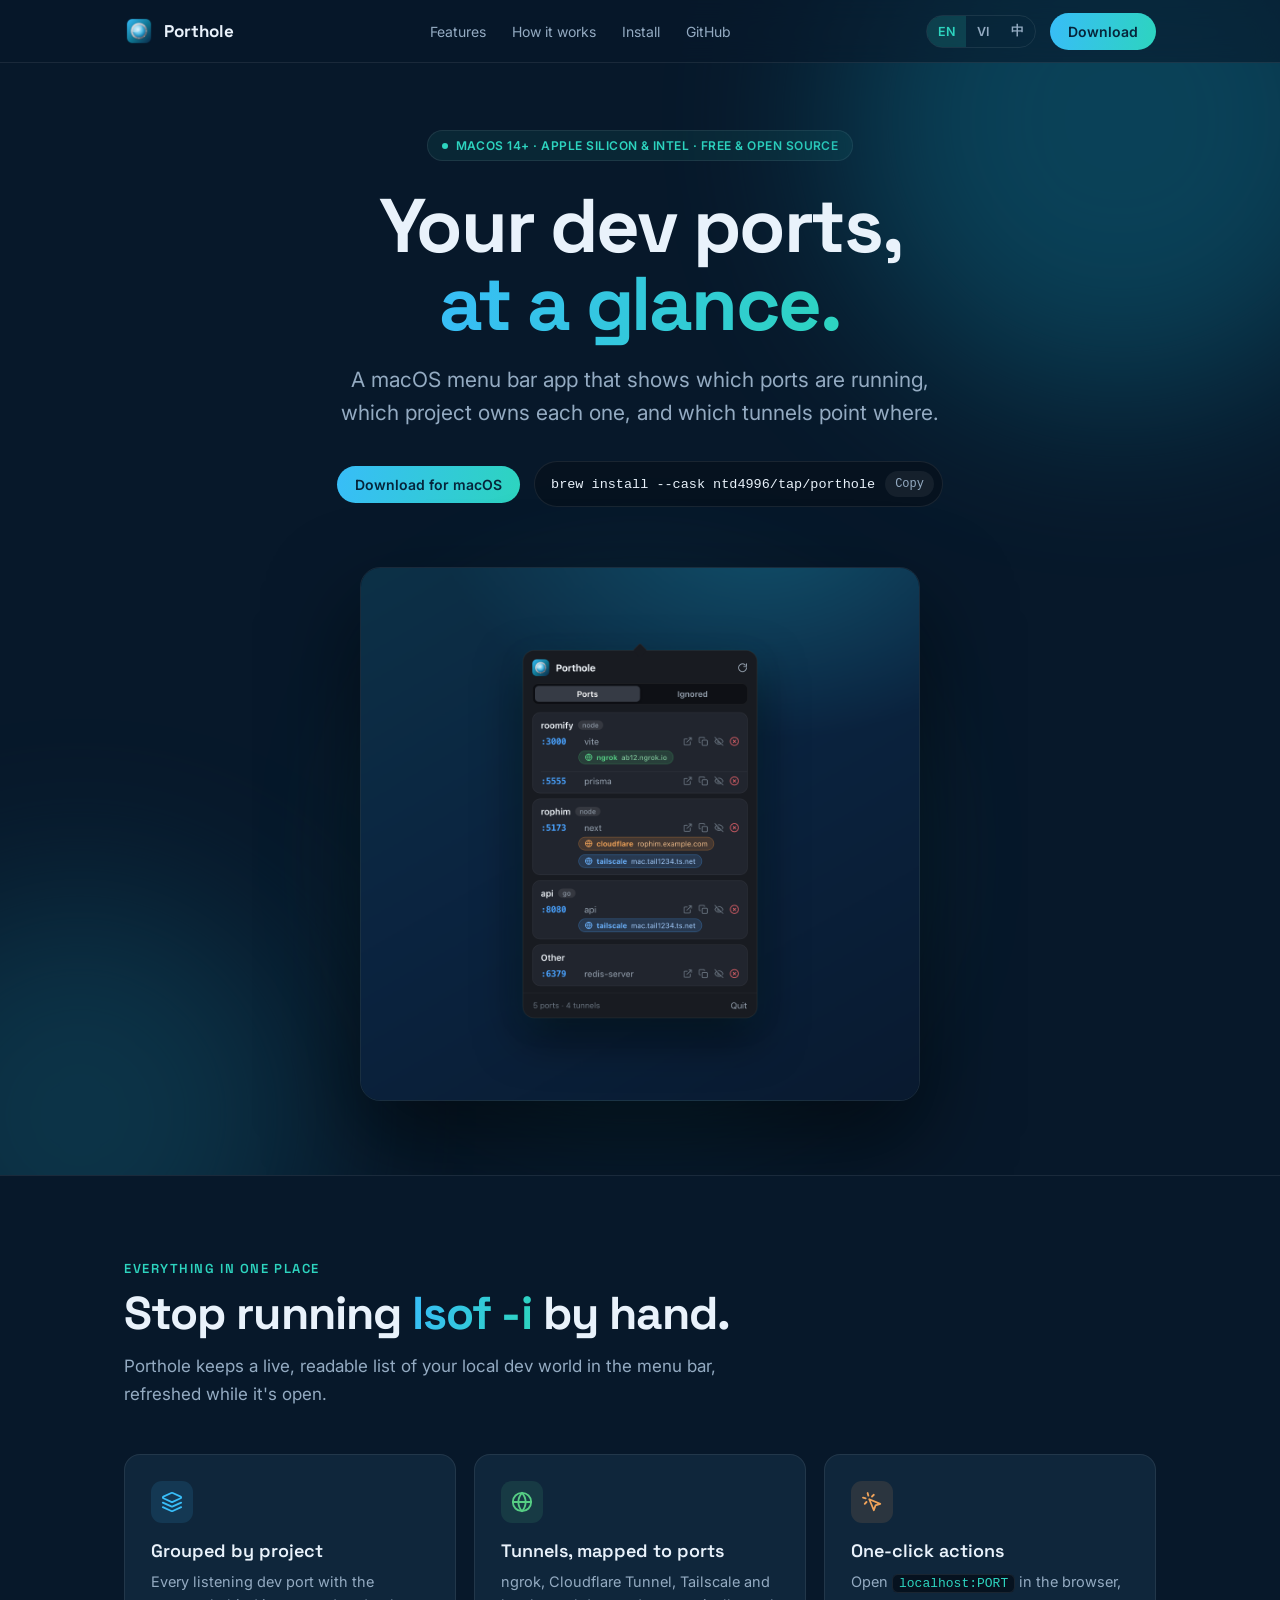
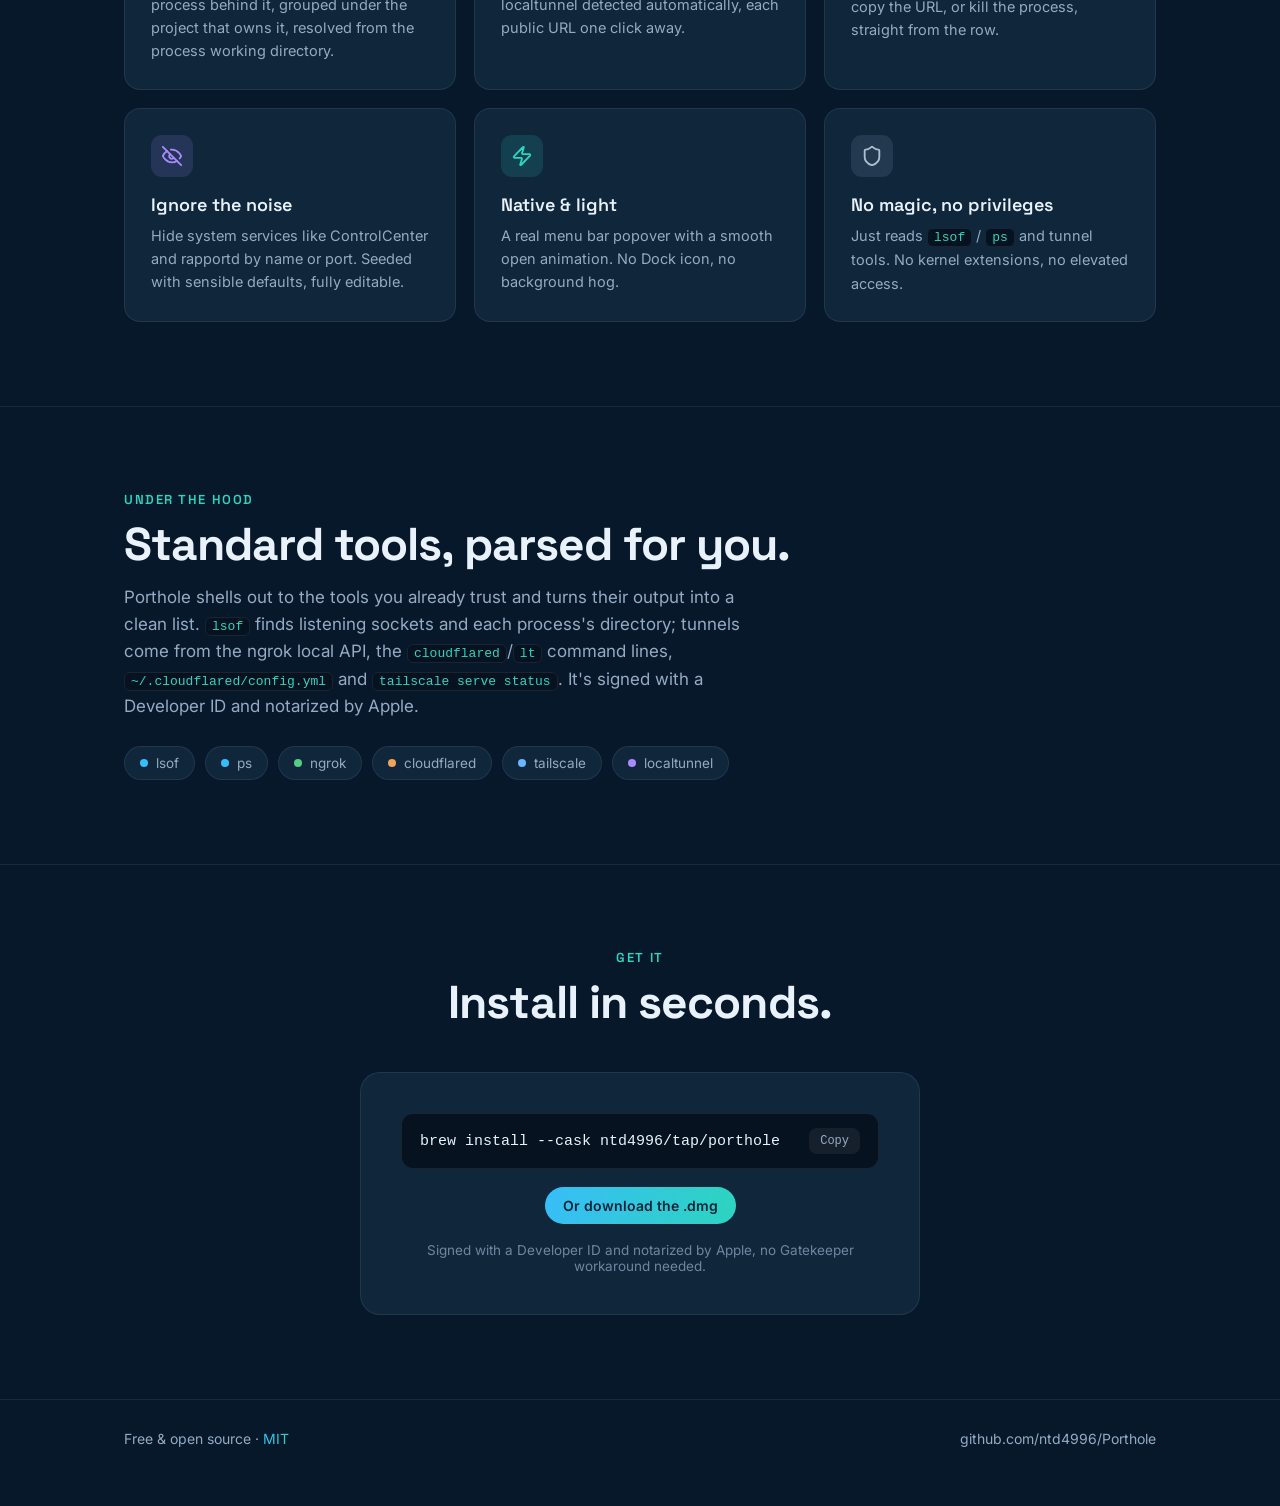
==== index.html @ 253d4d53 "feat(web): add i18n engine, language switcher, and data-i18n keys" ====
<!DOCTYPE html>
<html lang="en">
<head>
<meta charset="utf-8" />
<meta name="viewport" content="width=device-width, initial-scale=1" />
<title>Porthole: dev ports & tunnels in your menu bar</title>
<meta name="description" content="A macOS menu bar app that shows which dev ports are running, which project owns each one, and which tunnels point where." />
<meta property="og:title" content="Porthole" />
<meta property="og:description" content="See which dev ports are running, which project owns each one, and which tunnels point where, right from your menu bar." />
<meta property="og:image" content="hero.png" />
<meta property="og:type" content="website" />
<meta name="twitter:card" content="summary_large_image" />
<link rel="icon" href="icon.png" />
<link rel="preconnect" href="https://fonts.googleapis.com" />
<link rel="preconnect" href="https://fonts.gstatic.com" crossorigin />
<link href="https://fonts.googleapis.com/css2?family=Space+Grotesk:wght@500;600;700&family=Inter:wght@400;500;600&display=swap" rel="stylesheet" />
<style>
  *{margin:0;padding:0;box-sizing:border-box}
  :root{
    --ink:#07182a; --ink2:#0c2034; --card:#0f263b; --line:rgba(255,255,255,.08);
    --cream:#e9f2fb; --muted:#94abc2; --faint:#6f879e;
    --sky:#38bdf8; --teal:#2dd4bf; --orange:#f0a35a; --green:#56cd84;
    --disp:"Space Grotesk",-apple-system,sans-serif; --body:"Inter",-apple-system,sans-serif;
  }
  html{scroll-behavior:smooth}
  body{font-family:var(--body);color:var(--cream);background:var(--ink);-webkit-font-smoothing:antialiased;overflow-x:hidden}
  a{color:inherit;text-decoration:none}
  .wrap{max-width:1080px;margin:0 auto;padding:0 24px}
  .grad{background:linear-gradient(100deg,var(--sky),var(--teal));-webkit-background-clip:text;background-clip:text;color:transparent}

  /* header */
  header{position:fixed;inset:0 0 auto 0;z-index:50;backdrop-filter:blur(12px);background:rgba(7,24,42,.6);border-bottom:1px solid var(--line)}
  header .wrap{display:flex;align-items:center;justify-content:space-between;height:62px}
  .brand{display:flex;align-items:center;gap:10px;font-family:var(--disp);font-weight:700;font-size:17px}
  .brand img{width:30px;height:30px;border-radius:8px}
  nav.links{display:flex;gap:26px;font-size:14px}
  nav.links a{color:var(--muted)} nav.links a:hover{color:var(--cream)}
  .right{display:flex;align-items:center;gap:14px}
  .btn{display:inline-flex;align-items:center;gap:8px;border-radius:999px;font-weight:600;font-size:14px;padding:10px 18px;transition:.15s}
  .btn-primary{background:linear-gradient(100deg,var(--sky),var(--teal));color:#06243a}
  .btn-primary:hover{filter:brightness(1.07);transform:translateY(-1px)}
  .btn-ghost{border:1px solid var(--line);color:var(--cream)}
  .btn-ghost:hover{border-color:var(--teal);color:var(--teal)}
  /* language switcher */
  .lang{display:inline-flex;border:1px solid var(--line);border-radius:999px;overflow:hidden}
  .lang button{background:transparent;border:none;color:var(--muted);cursor:pointer;font:inherit;font-size:12.5px;font-weight:600;padding:7px 11px;transition:.15s}
  .lang button:hover{color:var(--cream)}
  .lang button.on{background:rgba(45,212,191,.16);color:var(--teal)}
  @media(max-width:720px){nav.links{display:none}}

  /* glows */
  .glow{position:absolute;border-radius:50%;filter:blur(90px);opacity:.5;pointer-events:none;z-index:0}

  /* hero */
  .hero{position:relative;padding:130px 0 70px;text-align:center;overflow:hidden}
  .hero .glow.a{width:560px;height:560px;background:#0e7490;top:-160px;right:-120px;opacity:.45}
  .hero .glow.b{width:440px;height:440px;background:#155e75;bottom:-160px;left:-140px;opacity:.4}
  .badge{display:inline-flex;align-items:center;gap:8px;border:1px solid var(--line);background:rgba(45,212,191,.08);color:var(--teal);font-size:12px;font-weight:600;letter-spacing:.04em;text-transform:uppercase;padding:7px 14px;border-radius:999px;margin-bottom:26px}
  .badge .dot{width:6px;height:6px;border-radius:50%;background:var(--teal)}
  h1{position:relative;font-family:var(--disp);font-weight:700;letter-spacing:-.03em;line-height:1.02;font-size:clamp(40px,7vw,76px);margin-bottom:22px}
  .sub{position:relative;font-size:clamp(17px,2.4vw,21px);color:var(--muted);max-width:620px;margin:0 auto 32px;line-height:1.55}
  .cta{position:relative;display:flex;gap:14px;justify-content:center;align-items:center;flex-wrap:wrap}
  .brew{display:inline-flex;align-items:center;gap:10px;background:#06121f;border:1px solid var(--line);border-radius:999px;padding:9px 8px 9px 16px;font-family:ui-monospace,Menlo,monospace;font-size:13.5px;color:var(--cream)}
  .brew button{background:rgba(255,255,255,.06);border:none;color:var(--muted);cursor:pointer;font:inherit;font-size:12px;padding:6px 10px;border-radius:999px}
  .brew button:hover{color:var(--teal)}
  .shotwrap{position:relative;margin:60px auto 0;max-width:560px}
  .shotwrap .glow{width:70%;height:70%;left:15%;top:18%;background:#1390a8;opacity:.5}
  .shot{position:relative;width:100%;height:auto;border-radius:20px;border:1px solid var(--line);
    box-shadow:0 40px 90px rgba(0,0,0,.55);animation:float 6s ease-in-out infinite}
  @keyframes float{0%,100%{transform:translateY(0)}50%{transform:translateY(-10px)}}
  .menubarhint{display:inline-flex;align-items:center;gap:7px;color:var(--teal);font-size:12px;font-weight:700;letter-spacing:.08em;text-transform:uppercase;margin-bottom:14px}

  /* sections */
  section.block{position:relative;padding:84px 0;border-top:1px solid var(--line)}
  .eyebrow{font-family:var(--disp);color:var(--teal);font-size:13px;font-weight:600;letter-spacing:.12em;text-transform:uppercase;margin-bottom:12px}
  h2{font-family:var(--disp);font-weight:700;letter-spacing:-.02em;font-size:clamp(30px,4.5vw,46px);line-height:1.05;margin-bottom:16px}
  .lead{color:var(--muted);font-size:17px;line-height:1.6;max-width:620px}

  .features{display:grid;grid-template-columns:repeat(auto-fit,minmax(290px,1fr));gap:18px;margin-top:46px}
  .feat{background:var(--card);border:1px solid var(--line);border-radius:16px;padding:26px;transition:.2s}
  .feat:hover{border-color:rgba(45,212,191,.35);transform:translateY(-3px)}
  .feat .ic{width:42px;height:42px;border-radius:11px;display:flex;align-items:center;justify-content:center;margin-bottom:16px;background:rgba(56,189,248,.12);color:var(--sky)}
  .feat h3{font-family:var(--disp);font-size:18px;font-weight:600;margin-bottom:8px}
  .feat p{color:var(--muted);font-size:14.5px;line-height:1.6}
  code{background:#06121f;border:1px solid var(--line);border-radius:6px;padding:1px 6px;font-family:ui-monospace,Menlo,monospace;font-size:13px;color:var(--teal)}

  .chips{display:flex;flex-wrap:wrap;gap:10px;margin-top:26px}
  .chip{display:inline-flex;align-items:center;gap:8px;background:var(--card);border:1px solid var(--line);border-radius:999px;padding:8px 15px;font-size:13.5px;color:var(--muted)}
  .chip .d{width:8px;height:8px;border-radius:50%}

  /* install */
  .install{text-align:center}
  .install .box{display:inline-flex;flex-direction:column;gap:18px;align-items:center;background:var(--card);border:1px solid var(--line);border-radius:20px;padding:40px;margin-top:30px;max-width:560px;width:100%}
  .install .cmd{font-family:ui-monospace,Menlo,monospace;font-size:15px;background:#06121f;border:1px solid var(--line);border-radius:12px;padding:14px 18px;width:100%;display:flex;justify-content:space-between;align-items:center;gap:12px}
  .install .cmd button{background:rgba(255,255,255,.06);border:none;color:var(--muted);cursor:pointer;font:inherit;font-size:12px;padding:6px 11px;border-radius:8px}
  .install .cmd button:hover{color:var(--teal)}
  .note{color:var(--faint);font-size:13.5px}

  footer{border-top:1px solid var(--line);padding:30px 0 60px}
  footer .wrap{display:flex;justify-content:space-between;flex-wrap:wrap;gap:14px;color:var(--muted);font-size:14px;align-items:center}
  footer a:hover{color:var(--cream)}

  .reveal{opacity:0;transform:translateY(26px);transition:opacity .6s ease,transform .6s ease}
  .reveal.in{opacity:1;transform:none}
  @media(prefers-reduced-motion:reduce){.shot{animation:none}.reveal{opacity:1;transform:none}}
</style>
</head>
<body>

<header>
  <div class="wrap">
    <a class="brand" href="#"><img src="icon.png" alt="" />Porthole</a>
    <nav class="links">
      <a href="#features" data-i18n="nav_features">Features</a>
      <a href="#how" data-i18n="nav_how">How it works</a>
      <a href="#install" data-i18n="nav_install">Install</a>
      <a href="https://github.com/ntd4996/Porthole">GitHub</a>
    </nav>
    <div class="right">
      <div class="lang" id="lang">
        <button data-lang="en">EN</button>
        <button data-lang="vi">VI</button>
        <button data-lang="zh">中</button>
      </div>
      <a class="btn btn-primary" href="https://github.com/ntd4996/Porthole/releases/latest" data-i18n="nav_download">Download</a>
    </div>
  </div>
</header>

<section class="hero">
  <span class="glow a"></span><span class="glow b"></span>
  <div class="wrap">
    <span class="badge" data-i18n="badge"><span class="dot"></span>macOS 14+ · Apple Silicon &amp; Intel · Free &amp; open source</span>
    <h1 data-i18n="h1">Your dev ports,<br/><span class="grad">at a glance.</span></h1>
    <p class="sub" data-i18n="sub">A macOS menu bar app that shows which ports are running, which project owns each one, and which tunnels point where.</p>
    <div class="cta">
      <a class="btn btn-primary" href="https://github.com/ntd4996/Porthole/releases/latest" data-i18n="hero_dl">Download for macOS</a>
      <span class="brew"><span id="brew">brew install --cask ntd4996/tap/porthole</span><button onclick="cp('brew',this)" data-i18n="copy">Copy</button></span>
    </div>
    <div class="shotwrap reveal">
      <span class="glow"></span>
      <img class="shot" src="hero.png" alt="Porthole menu bar popover showing dev ports grouped by project, with ngrok, Cloudflare and Tailscale tunnels" />
    </div>
  </div>
</section>

<section class="block" id="features">
  <div class="wrap">
    <div class="reveal">
      <div class="eyebrow" data-i18n="f_eyebrow">Everything in one place</div>
      <h2 data-i18n="f_h2">Stop running <span class="grad">lsof -i</span> by hand.</h2>
      <p class="lead" data-i18n="f_lead">Porthole keeps a live, readable list of your local dev world in the menu bar, refreshed while it's open.</p>
    </div>
    <div class="features">
      <div class="feat reveal"><div class="ic"><svg width="22" height="22" viewBox="0 0 24 24" fill="none" stroke="currentColor" stroke-width="2" stroke-linecap="round" stroke-linejoin="round"><path d="m12.83 2.18a2 2 0 0 0-1.66 0L2.6 6.08a1 1 0 0 0 0 1.83l8.58 3.91a2 2 0 0 0 1.66 0l8.58-3.9a1 1 0 0 0 0-1.83Z"/><path d="m22 17.65-9.17 4.16a2 2 0 0 1-1.66 0L2 17.65"/><path d="m22 12.65-9.17 4.16a2 2 0 0 1-1.66 0L2 12.65"/></svg></div><h3 data-i18n="feat1_h3">Grouped by project</h3><p data-i18n="feat1_p">Every listening dev port with the process behind it, grouped under the project that owns it, resolved from the process working directory.</p></div>
      <div class="feat reveal"><div class="ic" style="background:rgba(86,205,132,.12);color:var(--green)"><svg width="22" height="22" viewBox="0 0 24 24" fill="none" stroke="currentColor" stroke-width="2" stroke-linecap="round" stroke-linejoin="round"><circle cx="12" cy="12" r="10"/><path d="M2 12h20"/><path d="M12 2a15.3 15.3 0 0 1 4 10 15.3 15.3 0 0 1-4 10 15.3 15.3 0 0 1-4-10 15.3 15.3 0 0 1 4-10z"/></svg></div><h3 data-i18n="feat2_h3">Tunnels, mapped to ports</h3><p data-i18n="feat2_p">ngrok, Cloudflare Tunnel, Tailscale and localtunnel detected automatically, each public URL one click away.</p></div>
      <div class="feat reveal"><div class="ic" style="background:rgba(240,163,90,.12);color:var(--orange)"><svg width="22" height="22" viewBox="0 0 24 24" fill="none" stroke="currentColor" stroke-width="2" stroke-linecap="round" stroke-linejoin="round"><path d="M9 9l5 12 1.8-5.2L21 14Z"/><path d="M7.2 2.2 8 5.1"/><path d="m5.1 8-2.9-.8"/><path d="M14 4.1 12 6"/><path d="m6 12-1.9 2"/></svg></div><h3 data-i18n="feat3_h3">One-click actions</h3><p data-i18n="feat3_p">Open <code>localhost:PORT</code> in the browser, copy the URL, or kill the process, straight from the row.</p></div>
      <div class="feat reveal"><div class="ic" style="background:rgba(167,139,250,.14);color:#a78bfa"><svg width="22" height="22" viewBox="0 0 24 24" fill="none" stroke="currentColor" stroke-width="2" stroke-linecap="round" stroke-linejoin="round"><path d="M9.88 9.88a3 3 0 1 0 4.24 4.24"/><path d="M10.73 5.08A10.43 10.43 0 0 1 12 5c7 0 10 7 10 7a13.16 13.16 0 0 1-1.67 2.68"/><path d="M6.61 6.61A13.526 13.526 0 0 0 2 12s3 7 10 7a9.74 9.74 0 0 0 5.39-1.61"/><line x1="2" x2="22" y1="2" y2="22"/></svg></div><h3 data-i18n="feat4_h3">Ignore the noise</h3><p data-i18n="feat4_p">Hide system services like ControlCenter and rapportd by name or port. Seeded with sensible defaults, fully editable.</p></div>
      <div class="feat reveal"><div class="ic" style="background:rgba(45,212,191,.14);color:var(--teal)"><svg width="22" height="22" viewBox="0 0 24 24" fill="none" stroke="currentColor" stroke-width="2" stroke-linecap="round" stroke-linejoin="round"><path d="M4 14a1 1 0 0 1-.78-1.63l9.9-10.2a.5.5 0 0 1 .86.46l-1.92 6.02A1 1 0 0 0 13 10h7a1 1 0 0 1 .78 1.63l-9.9 10.2a.5.5 0 0 1-.86-.46l1.92-6.02A1 1 0 0 0 11 14z"/></svg></div><h3 data-i18n="feat5_h3">Native &amp; light</h3><p data-i18n="feat5_p">A real menu bar popover with a smooth open animation. No Dock icon, no background hog.</p></div>
      <div class="feat reveal"><div class="ic" style="background:rgba(148,171,194,.14);color:#aebfd2"><svg width="22" height="22" viewBox="0 0 24 24" fill="none" stroke="currentColor" stroke-width="2" stroke-linecap="round" stroke-linejoin="round"><path d="M20 13c0 5-3.5 7.5-7.66 8.95a1 1 0 0 1-.67-.01C7.5 20.5 4 18 4 13V6a1 1 0 0 1 1-1c2 0 4.5-1.2 6.24-2.72a1.17 1.17 0 0 1 1.52 0C14.51 3.81 17 5 19 5a1 1 0 0 1 1 1z"/></svg></div><h3 data-i18n="feat6_h3">No magic, no privileges</h3><p data-i18n="feat6_p">Just reads <code>lsof</code> / <code>ps</code> and tunnel tools. No kernel extensions, no elevated access.</p></div>
    </div>
  </div>
</section>

<section class="block" id="how">
  <div class="wrap reveal">
    <div class="eyebrow" data-i18n="how_eyebrow">Under the hood</div>
    <h2 data-i18n="how_h2">Standard tools, parsed for you.</h2>
    <p class="lead" data-i18n="how_lead">Porthole shells out to the tools you already trust and turns their output into a clean list. <code>lsof</code> finds listening sockets and each process's directory; tunnels come from the ngrok local API, the <code>cloudflared</code>/<code>lt</code> command lines, <code>~/.cloudflared/config.yml</code> and <code>tailscale serve status</code>. It's signed with a Developer ID and notarized by Apple.</p>
    <div class="chips">
      <span class="chip"><span class="d" style="background:var(--sky)"></span>lsof</span>
      <span class="chip"><span class="d" style="background:var(--sky)"></span>ps</span>
      <span class="chip"><span class="d" style="background:var(--green)"></span>ngrok</span>
      <span class="chip"><span class="d" style="background:var(--orange)"></span>cloudflared</span>
      <span class="chip"><span class="d" style="background:#6db4ff"></span>tailscale</span>
      <span class="chip"><span class="d" style="background:#a78bfa"></span>localtunnel</span>
    </div>
  </div>
</section>

<section class="block install" id="install">
  <div class="wrap reveal">
    <div class="eyebrow" data-i18n="get_eyebrow">Get it</div>
    <h2 data-i18n="get_h2">Install in seconds.</h2>
    <div class="box">
      <div class="cmd"><span id="brew2">brew install --cask ntd4996/tap/porthole</span><button onclick="cp('brew2',this)" data-i18n="copy">Copy</button></div>
      <a class="btn btn-primary" href="https://github.com/ntd4996/Porthole/releases/latest" data-i18n="get_dmg">Or download the .dmg</a>
      <span class="note" data-i18n="get_note">Signed with a Developer ID and notarized by Apple, no Gatekeeper workaround needed.</span>
    </div>
  </div>
</section>

<footer>
  <div class="wrap">
    <span data-i18n="foot_left">Free &amp; open source · <a class="grad" href="https://github.com/ntd4996/Porthole/blob/main/LICENSE">MIT</a></span>
    <span><a href="https://github.com/ntd4996/Porthole">github.com/ntd4996/Porthole</a></span>
  </div>
</footer>

<script>
function cp(id,btn){navigator.clipboard.writeText(document.getElementById(id).textContent);var t=btn.textContent;btn.textContent=I18N[LANG].copied;setTimeout(function(){btn.textContent=t},1200)}

/* Translations. en is the source of truth; vi/zh added alongside. */
var I18N={
  en:{
    copy:"Copy", copied:"Copied",
    nav_features:"Features", nav_how:"How it works", nav_install:"Install", nav_download:"Download",
    badge:'<span class="dot"></span>macOS 14+ · Apple Silicon &amp; Intel · Free &amp; open source',
    h1:'Your dev ports,<br/><span class="grad">at a glance.</span>',
    sub:"A macOS menu bar app that shows which ports are running, which project owns each one, and which tunnels point where.",
    hero_dl:"Download for macOS",
    f_eyebrow:"Everything in one place",
    f_h2:'Stop running <span class="grad">lsof -i</span> by hand.',
    f_lead:"Porthole keeps a live, readable list of your local dev world in the menu bar, refreshed while it's open.",
    feat1_h3:"Grouped by project",
    feat1_p:"Every listening dev port with the process behind it, grouped under the project that owns it, resolved from the process working directory.",
    feat2_h3:"Tunnels, mapped to ports",
    feat2_p:"ngrok, Cloudflare Tunnel, Tailscale and localtunnel detected automatically, each public URL one click away.",
    feat3_h3:"One-click actions",
    feat3_p:'Open <code>localhost:PORT</code> in the browser, copy the URL, or kill the process, straight from the row.',
    feat4_h3:"Ignore the noise",
    feat4_p:"Hide system services like ControlCenter and rapportd by name or port. Seeded with sensible defaults, fully editable.",
    feat5_h3:"Native &amp; light",
    feat5_p:"A real menu bar popover with a smooth open animation. No Dock icon, no background hog.",
    feat6_h3:"No magic, no privileges",
    feat6_p:'Just reads <code>lsof</code> / <code>ps</code> and tunnel tools. No kernel extensions, no elevated access.',
    how_eyebrow:"Under the hood",
    how_h2:"Standard tools, parsed for you.",
    how_lead:"Porthole shells out to the tools you already trust and turns their output into a clean list. <code>lsof</code> finds listening sockets and each process's directory; tunnels come from the ngrok local API, the <code>cloudflared</code>/<code>lt</code> command lines, <code>~/.cloudflared/config.yml</code> and <code>tailscale serve status</code>. It's signed with a Developer ID and notarized by Apple.",
    get_eyebrow:"Get it",
    get_h2:"Install in seconds.",
    get_dmg:"Or download the .dmg",
    get_note:"Signed with a Developer ID and notarized by Apple, no Gatekeeper workaround needed.",
    foot_left:'Free &amp; open source · <a class="grad" href="https://github.com/ntd4996/Porthole/blob/main/LICENSE">MIT</a>'
  }
};

var LANG="en";
function pickLang(){
  var saved=null; try{saved=localStorage.getItem("porthole-lang")}catch(e){}
  var q=new URLSearchParams(location.search).get("lang");
  var nav=(navigator.language||"en").toLowerCase();
  var c=q||saved||nav;
  if(c.indexOf("vi")===0) return "vi";
  if(c.indexOf("zh")===0) return "zh";
  return "en";
}
function applyLang(lang){
  if(!I18N[lang]) lang="en";
  LANG=lang;
  var dict=I18N[lang], en=I18N.en;
  document.documentElement.lang = (lang==="zh"?"zh-Hans":lang);
  document.querySelectorAll("[data-i18n]").forEach(function(el){
    var k=el.getAttribute("data-i18n");
    var v=(dict&&dict[k]!=null)?dict[k]:en[k];
    if(v!=null) el.innerHTML=v;
  });
  document.querySelectorAll(".lang button").forEach(function(b){
    b.classList.toggle("on", b.getAttribute("data-lang")===lang);
  });
  try{localStorage.setItem("porthole-lang",lang)}catch(e){}
}
document.getElementById("lang").addEventListener("click",function(e){
  var b=e.target.closest("button"); if(!b) return;
  applyLang(b.getAttribute("data-lang"));
});
applyLang(pickLang());

var io=new IntersectionObserver(function(es){es.forEach(function(e){if(e.isIntersecting){e.target.classList.add('in');io.unobserve(e.target)}})},{threshold:.12});
document.querySelectorAll('.reveal').forEach(function(el){io.observe(el)});
</script>
</body>
</html>
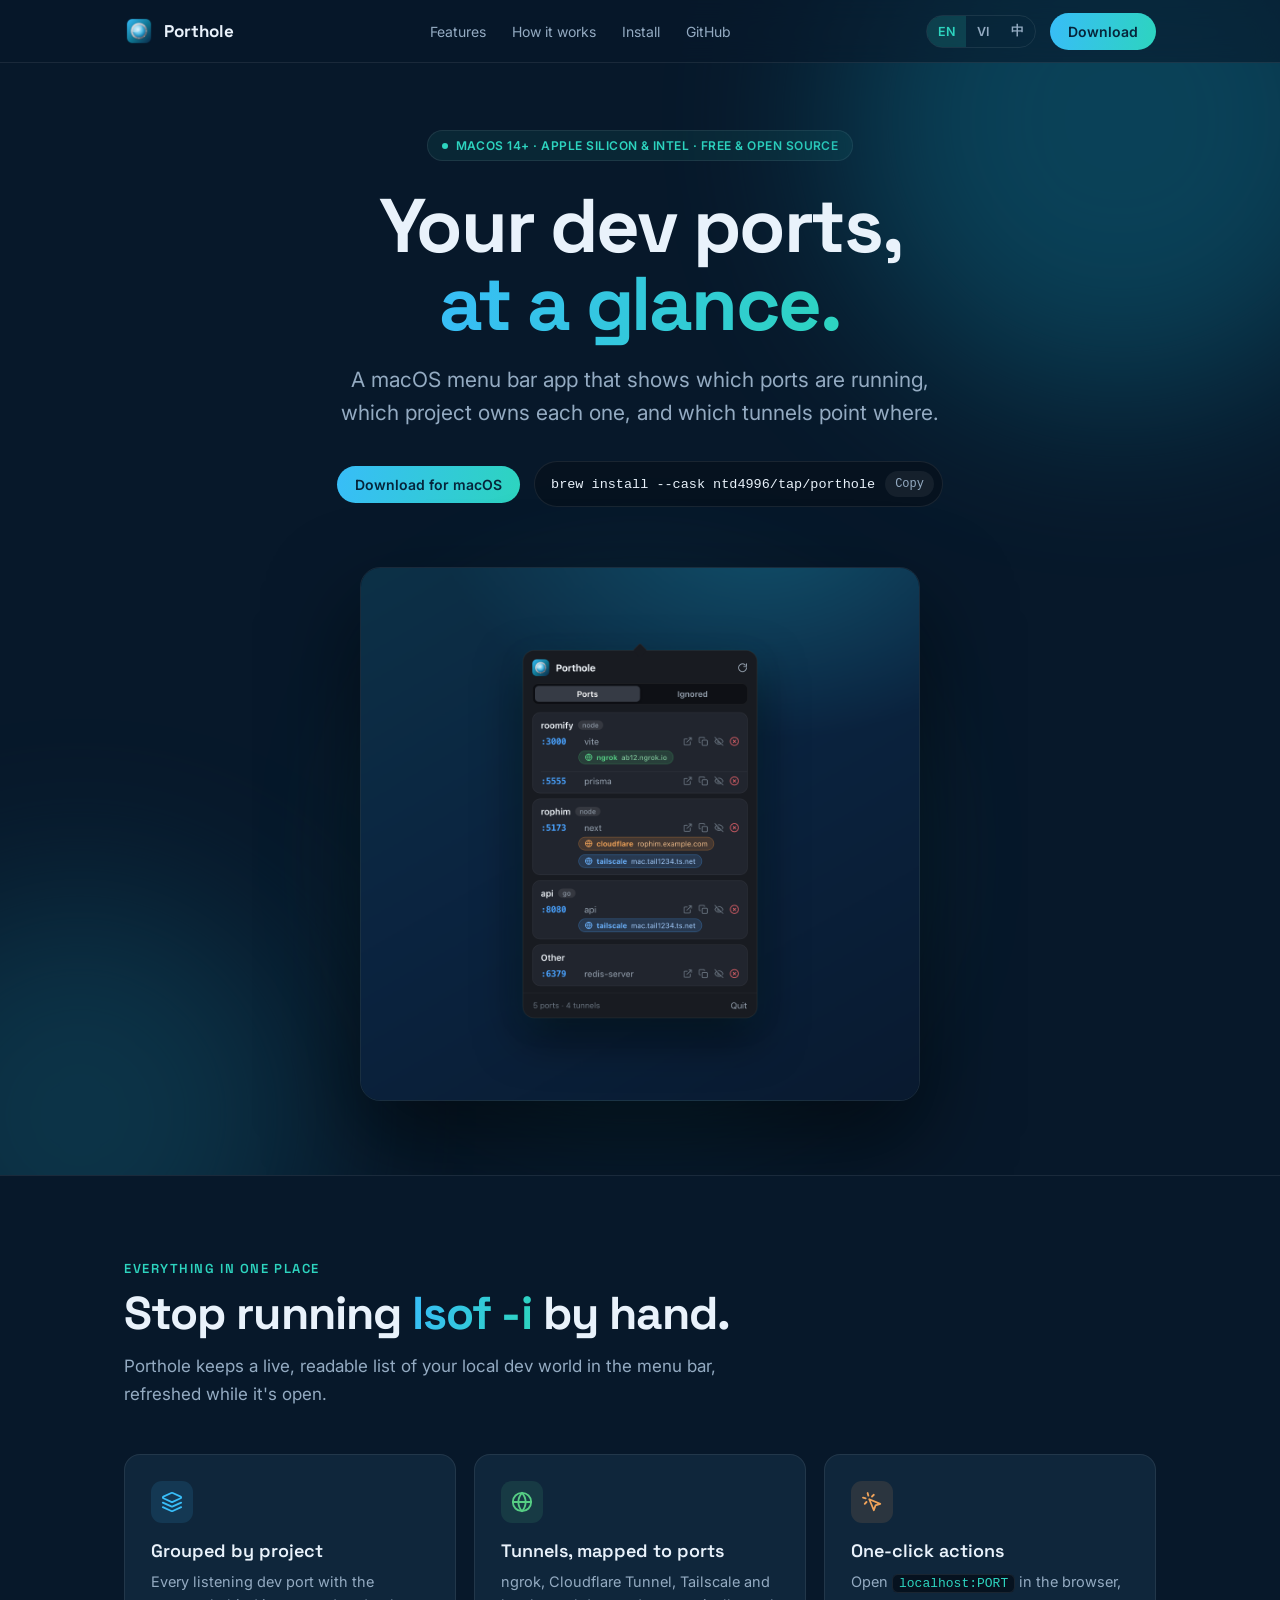
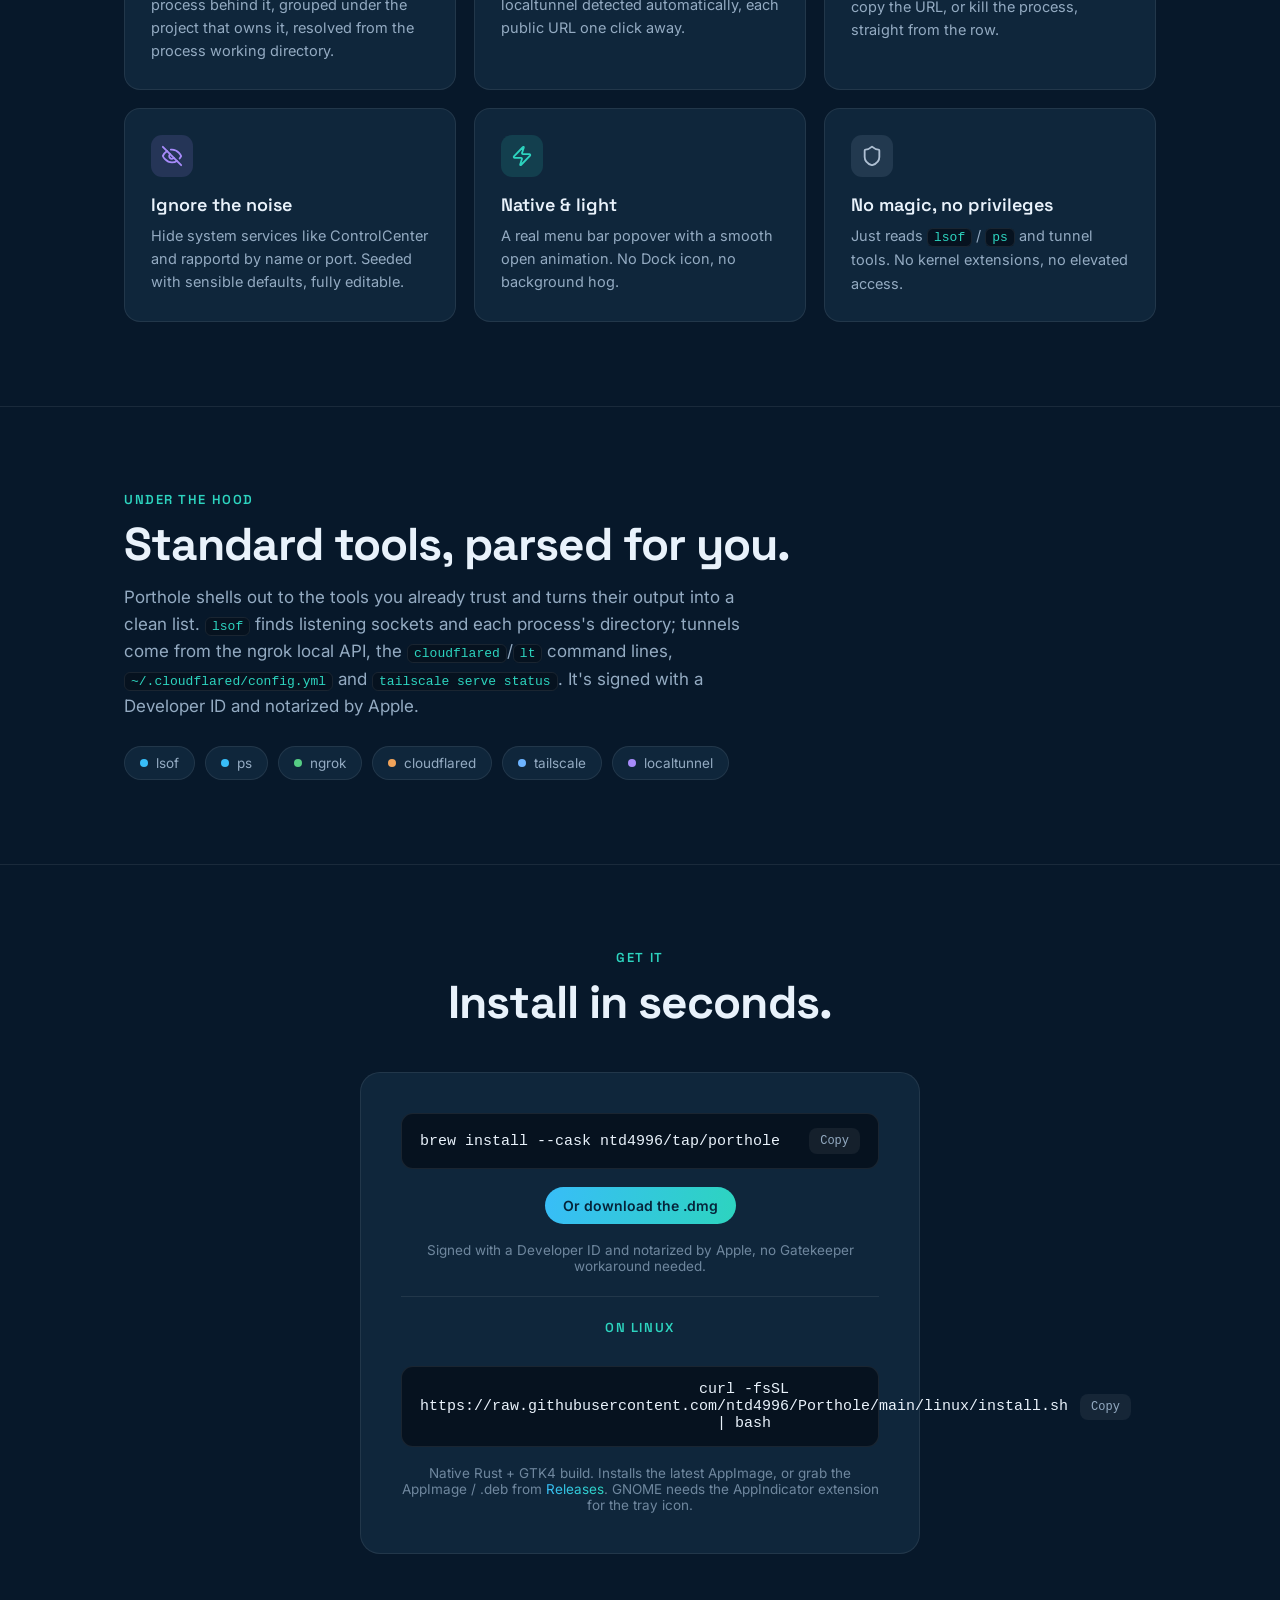
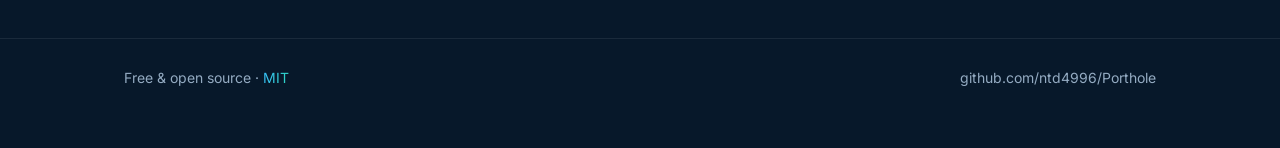
==== commit 4d655903: "feat(landing): add Linux install section (AppImage/.deb + install.sh)" ====
--- a/index.html
+++ b/index.html
@@ -186,6 +186,10 @@
       <div class="cmd"><span id="brew2">brew install --cask ntd4996/tap/porthole</span><button onclick="cp('brew2',this)" data-i18n="copy">Copy</button></div>
       <a class="btn btn-primary" href="https://github.com/ntd4996/Porthole/releases/latest" data-i18n="get_dmg">Or download the .dmg</a>
       <span class="note" data-i18n="get_note">Signed with a Developer ID and notarized by Apple, no Gatekeeper workaround needed.</span>
+      <div style="height:1px;background:var(--line);width:100%;margin:4px 0"></div>
+      <div class="eyebrow" data-i18n="get_linux_eyebrow">On Linux</div>
+      <div class="cmd"><span id="lxinstall">curl -fsSL https://raw.githubusercontent.com/ntd4996/Porthole/main/linux/install.sh | bash</span><button onclick="cp('lxinstall',this)" data-i18n="copy">Copy</button></div>
+      <span class="note" data-i18n="get_linux_note">Native Rust + GTK4 build. Installs the latest AppImage, or grab the AppImage / .deb from <a class="grad" href="https://github.com/ntd4996/Porthole/releases">Releases</a>. GNOME needs the AppIndicator extension for the tray icon.</span>
     </div>
   </div>
 </section>
@@ -231,7 +235,75 @@
     get_h2:"Install in seconds.",
     get_dmg:"Or download the .dmg",
     get_note:"Signed with a Developer ID and notarized by Apple, no Gatekeeper workaround needed.",
+    get_linux_eyebrow:"On Linux",
+    get_linux_note:'Native Rust + GTK4 build. Installs the latest AppImage, or grab the AppImage / .deb from <a class="grad" href="https://github.com/ntd4996/Porthole/releases">Releases</a>. GNOME needs the AppIndicator extension for the tray icon.',
     foot_left:'Free &amp; open source · <a class="grad" href="https://github.com/ntd4996/Porthole/blob/main/LICENSE">MIT</a>'
+  },
+  vi:{
+    copy:"Sao chép", copied:"Đã sao chép",
+    nav_features:"Tính năng", nav_how:"Cách hoạt động", nav_install:"Cài đặt", nav_download:"Tải về",
+    badge:'<span class="dot"></span>macOS 14+ · Apple Silicon &amp; Intel · Miễn phí &amp; mã nguồn mở',
+    h1:'Cổng dev của bạn,<br/><span class="grad">trong tầm mắt.</span>',
+    sub:"Ứng dụng thanh menu macOS cho biết cổng nào đang chạy, dự án nào sở hữu cổng đó, và tunnel nào đang trỏ vào đâu.",
+    hero_dl:"Tải cho macOS",
+    f_eyebrow:"Tất cả ở một nơi",
+    f_h2:'Đừng gõ <span class="grad">lsof -i</span> thủ công nữa.',
+    f_lead:"Porthole giữ một danh sách trực tiếp, dễ đọc về thế giới dev cục bộ của bạn ngay trên thanh menu, tự làm mới khi đang mở.",
+    feat1_h3:"Nhóm theo dự án",
+    feat1_p:"Mọi cổng dev đang lắng nghe cùng tiến trình đứng sau, nhóm theo dự án sở hữu nó, xác định từ thư mục làm việc của tiến trình.",
+    feat2_h3:"Tunnel, ánh xạ tới cổng",
+    feat2_p:"ngrok, Cloudflare Tunnel, Tailscale và localtunnel được phát hiện tự động, mỗi URL công khai chỉ cách một cú nhấp.",
+    feat3_h3:"Hành động một chạm",
+    feat3_p:'Mở <code>localhost:PORT</code> trong trình duyệt, sao chép URL, hoặc tắt tiến trình, ngay tại dòng.',
+    feat4_h3:"Bỏ qua thứ gây nhiễu",
+    feat4_p:"Ẩn các dịch vụ hệ thống như ControlCenter và rapportd theo tên hoặc cổng. Có sẵn mặc định hợp lý, chỉnh sửa thoải mái.",
+    feat5_h3:"Gọn nhẹ &amp; thuần macOS",
+    feat5_p:"Một popover thanh menu thật với animation mở mượt mà. Không icon Dock, không ngốn tài nguyên nền.",
+    feat6_h3:"Không phép thuật, không đặc quyền",
+    feat6_p:'Chỉ đọc <code>lsof</code> / <code>ps</code> và các công cụ tunnel. Không kernel extension, không quyền nâng cao.',
+    how_eyebrow:"Bên trong",
+    how_h2:"Công cụ chuẩn, đã phân tích sẵn cho bạn.",
+    how_lead:"Porthole gọi các công cụ bạn vốn tin dùng và biến output của chúng thành danh sách gọn gàng. <code>lsof</code> tìm socket đang lắng nghe và thư mục của từng tiến trình; tunnel đến từ ngrok local API, dòng lệnh <code>cloudflared</code>/<code>lt</code>, <code>~/.cloudflared/config.yml</code> và <code>tailscale serve status</code>. Ứng dụng được ký bằng Developer ID và notarize bởi Apple.",
+    get_eyebrow:"Tải ngay",
+    get_h2:"Cài đặt trong vài giây.",
+    get_dmg:"Hoặc tải file .dmg",
+    get_note:"Được ký bằng Developer ID và notarize bởi Apple, không cần lách Gatekeeper.",
+    get_linux_eyebrow:"Trên Linux",
+    get_linux_note:'Bản Rust + GTK4 gốc. Cài AppImage mới nhất, hoặc tải AppImage / .deb ở <a class="grad" href="https://github.com/ntd4996/Porthole/releases">Releases</a>. GNOME cần extension AppIndicator để hiện icon khay.',
+    foot_left:'Miễn phí &amp; mã nguồn mở · <a class="grad" href="https://github.com/ntd4996/Porthole/blob/main/LICENSE">MIT</a>'
+  },
+  zh:{
+    copy:"复制", copied:"已复制",
+    nav_features:"功能", nav_how:"工作原理", nav_install:"安装", nav_download:"下载",
+    badge:'<span class="dot"></span>macOS 14+ · Apple Silicon &amp; Intel · 免费 &amp; 开源',
+    h1:'你的开发端口，<br/><span class="grad">一目了然。</span>',
+    sub:"一款 macOS 菜单栏应用，显示哪些端口正在运行、每个端口属于哪个项目，以及哪些隧道指向何处。",
+    hero_dl:"下载 macOS 版",
+    f_eyebrow:"一切尽在一处",
+    f_h2:'不必再手动运行 <span class="grad">lsof -i</span>。',
+    f_lead:"Porthole 在菜单栏中实时、清晰地列出你本地的开发世界，打开时自动刷新。",
+    feat1_h3:"按项目分组",
+    feat1_p:"每一个正在监听的开发端口及其背后的进程，按所属项目分组，依据进程的工作目录解析。",
+    feat2_h3:"隧道与端口的映射",
+    feat2_p:"自动检测 ngrok、Cloudflare Tunnel、Tailscale 和 localtunnel，每个公开 URL 一键直达。",
+    feat3_h3:"一键操作",
+    feat3_p:'直接在该行用浏览器打开 <code>localhost:PORT</code>、复制 URL，或结束进程。',
+    feat4_h3:"忽略噪音",
+    feat4_p:"按名称或端口隐藏 ControlCenter、rapportd 等系统服务。内置合理默认值，完全可编辑。",
+    feat5_h3:"原生 &amp; 轻量",
+    feat5_p:"真正的菜单栏弹窗，带顺滑的打开动画。没有 Dock 图标，不占用后台资源。",
+    feat6_h3:"没有魔法，没有特权",
+    feat6_p:'仅读取 <code>lsof</code> / <code>ps</code> 和隧道工具。没有内核扩展，没有提权。',
+    how_eyebrow:"幕后原理",
+    how_h2:"标准工具，已为你解析。",
+    how_lead:"Porthole 调用你早已信任的工具，并把它们的输出整理成清晰的列表。<code>lsof</code> 查找监听中的套接字和每个进程的目录；隧道信息来自 ngrok 本地 API、<code>cloudflared</code>/<code>lt</code> 命令行、<code>~/.cloudflared/config.yml</code> 以及 <code>tailscale serve status</code>。应用经 Developer ID 签名并通过 Apple 公证。",
+    get_eyebrow:"获取",
+    get_h2:"几秒完成安装。",
+    get_dmg:"或下载 .dmg",
+    get_note:"经 Developer ID 签名并通过 Apple 公证，无需绕过 Gatekeeper。",
+    get_linux_eyebrow:"在 Linux 上",
+    get_linux_note:'原生 Rust + GTK4 构建。安装最新 AppImage，或从 <a class="grad" href="https://github.com/ntd4996/Porthole/releases">Releases</a> 获取 AppImage / .deb。GNOME 需要 AppIndicator 扩展才能显示托盘图标。',
+    foot_left:'免费 &amp; 开源 · <a class="grad" href="https://github.com/ntd4996/Porthole/blob/main/LICENSE">MIT</a>'
   }
 };
 
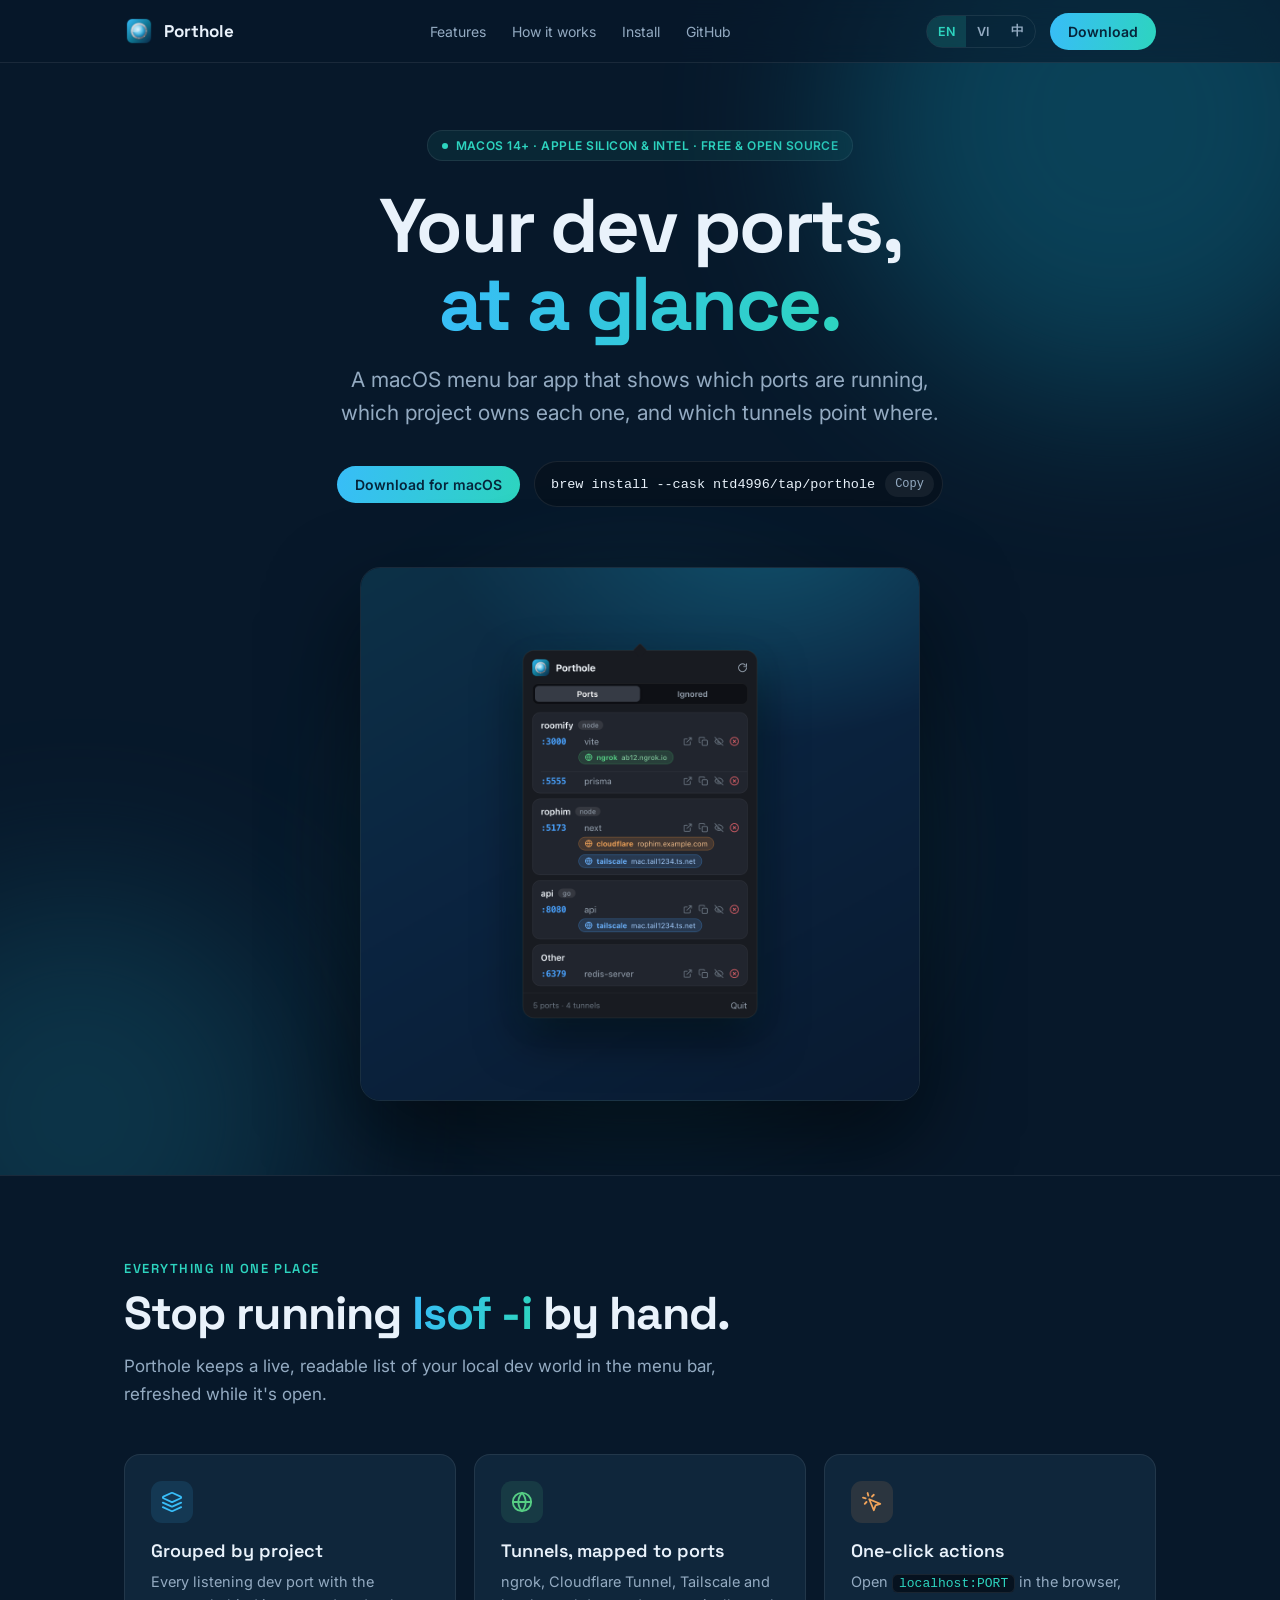
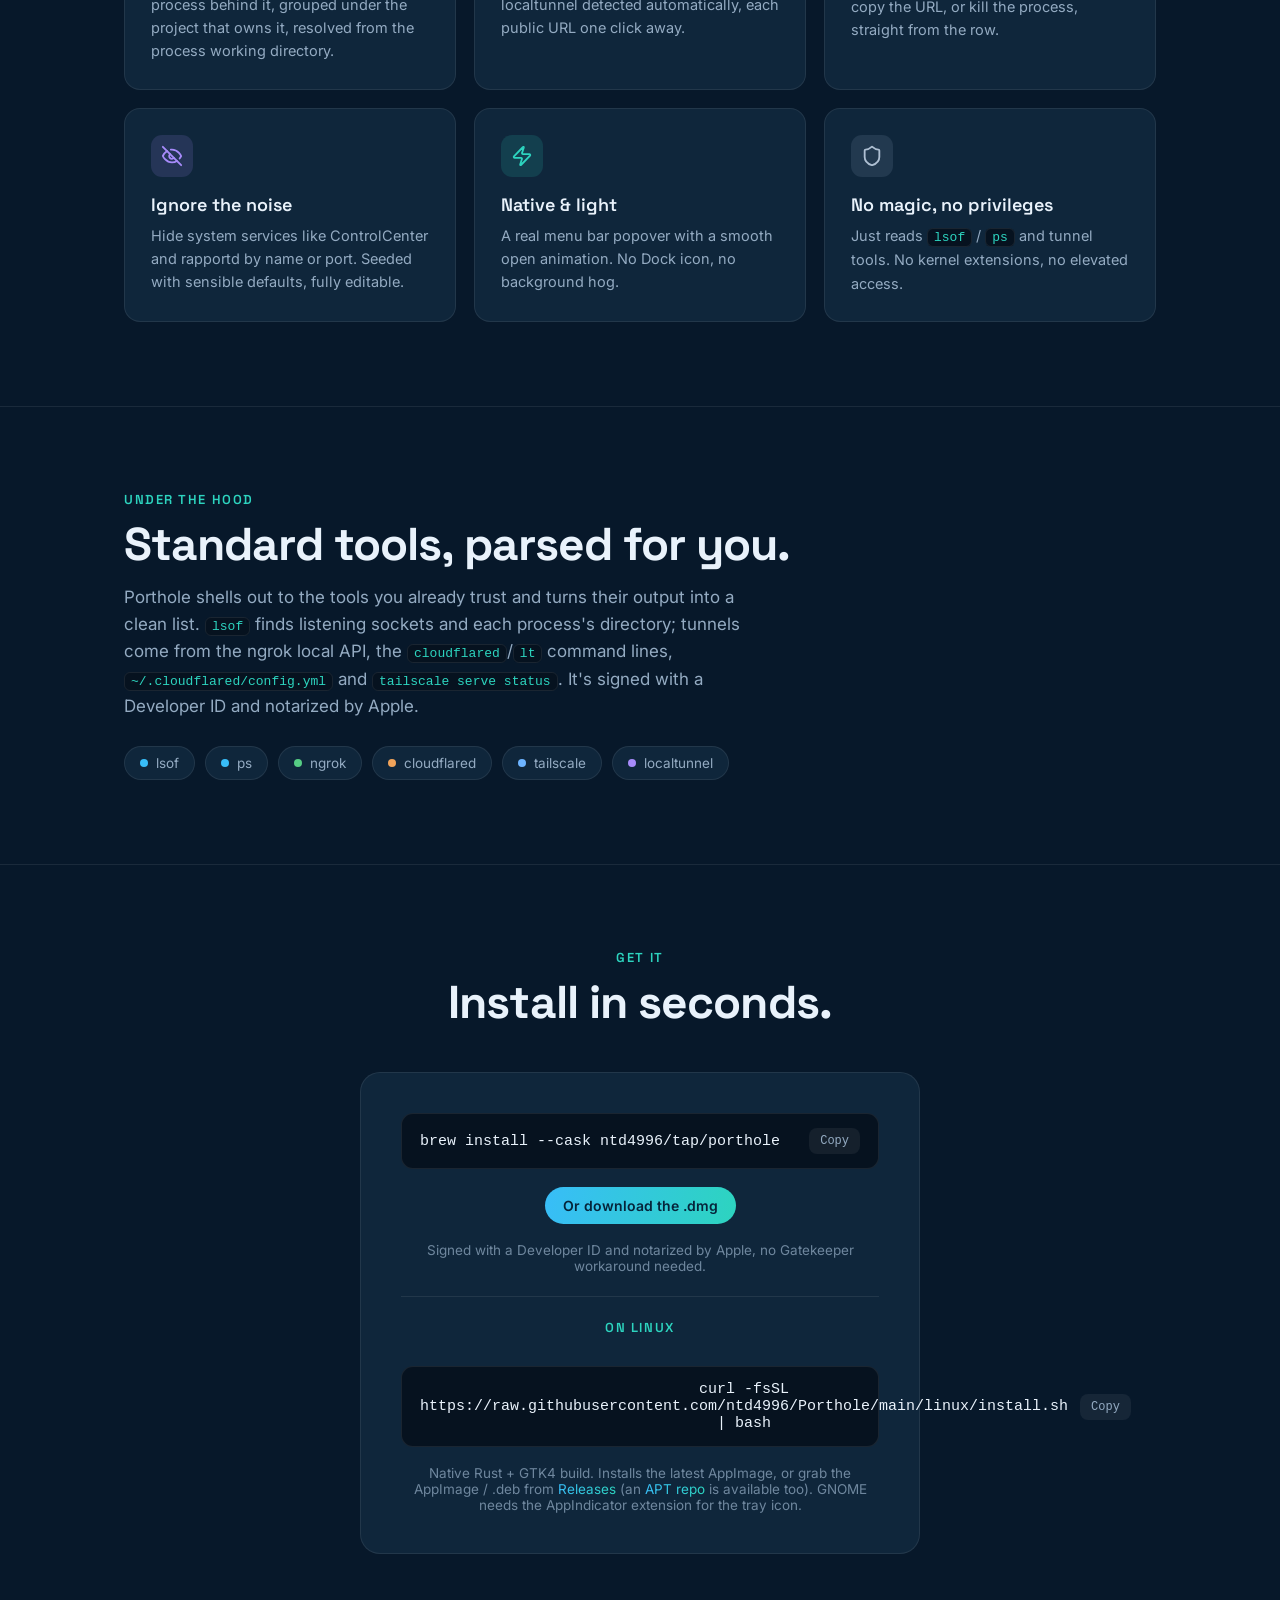
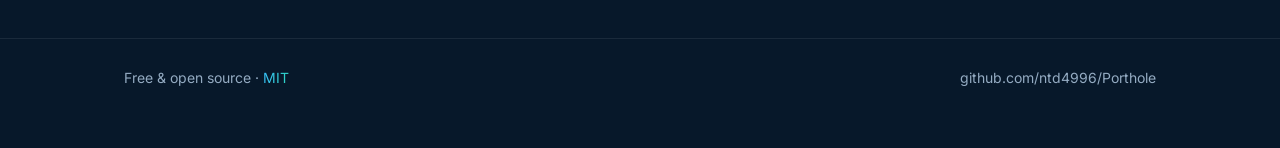
==== commit 8555612e: "deploy: 0d359b616a0dd2bc794c5e5a1b6ad4b8f4984619" ====
--- a/index.html
+++ b/index.html
@@ -236,7 +236,7 @@
     get_dmg:"Or download the .dmg",
     get_note:"Signed with a Developer ID and notarized by Apple, no Gatekeeper workaround needed.",
     get_linux_eyebrow:"On Linux",
-    get_linux_note:'Native Rust + GTK4 build. Installs the latest AppImage, or grab the AppImage / .deb from <a class="grad" href="https://github.com/ntd4996/Porthole/releases">Releases</a>. GNOME needs the AppIndicator extension for the tray icon.',
+    get_linux_note:'Native Rust + GTK4 build. Installs the latest AppImage, or grab the AppImage / .deb from <a class="grad" href="https://github.com/ntd4996/Porthole/releases">Releases</a> (an <a class="grad" href="https://github.com/ntd4996/Porthole#linux">APT repo</a> is available too). GNOME needs the AppIndicator extension for the tray icon.',
     foot_left:'Free &amp; open source · <a class="grad" href="https://github.com/ntd4996/Porthole/blob/main/LICENSE">MIT</a>'
   },
   vi:{
@@ -269,7 +269,7 @@
     get_dmg:"Hoặc tải file .dmg",
     get_note:"Được ký bằng Developer ID và notarize bởi Apple, không cần lách Gatekeeper.",
     get_linux_eyebrow:"Trên Linux",
-    get_linux_note:'Bản Rust + GTK4 gốc. Cài AppImage mới nhất, hoặc tải AppImage / .deb ở <a class="grad" href="https://github.com/ntd4996/Porthole/releases">Releases</a>. GNOME cần extension AppIndicator để hiện icon khay.',
+    get_linux_note:'Bản Rust + GTK4 gốc. Cài AppImage mới nhất, hoặc tải AppImage / .deb ở <a class="grad" href="https://github.com/ntd4996/Porthole/releases">Releases</a> (có cả <a class="grad" href="https://github.com/ntd4996/Porthole#linux">APT repo</a>). GNOME cần extension AppIndicator để hiện icon khay.',
     foot_left:'Miễn phí &amp; mã nguồn mở · <a class="grad" href="https://github.com/ntd4996/Porthole/blob/main/LICENSE">MIT</a>'
   },
   zh:{
@@ -302,7 +302,7 @@
     get_dmg:"或下载 .dmg",
     get_note:"经 Developer ID 签名并通过 Apple 公证，无需绕过 Gatekeeper。",
     get_linux_eyebrow:"在 Linux 上",
-    get_linux_note:'原生 Rust + GTK4 构建。安装最新 AppImage，或从 <a class="grad" href="https://github.com/ntd4996/Porthole/releases">Releases</a> 获取 AppImage / .deb。GNOME 需要 AppIndicator 扩展才能显示托盘图标。',
+    get_linux_note:'原生 Rust + GTK4 构建。安装最新 AppImage，或从 <a class="grad" href="https://github.com/ntd4996/Porthole/releases">Releases</a> 获取 AppImage / .deb（也提供 <a class="grad" href="https://github.com/ntd4996/Porthole#linux">APT 软件源</a>）。GNOME 需要 AppIndicator 扩展才能显示托盘图标。',
     foot_left:'免费 &amp; 开源 · <a class="grad" href="https://github.com/ntd4996/Porthole/blob/main/LICENSE">MIT</a>'
   }
 };
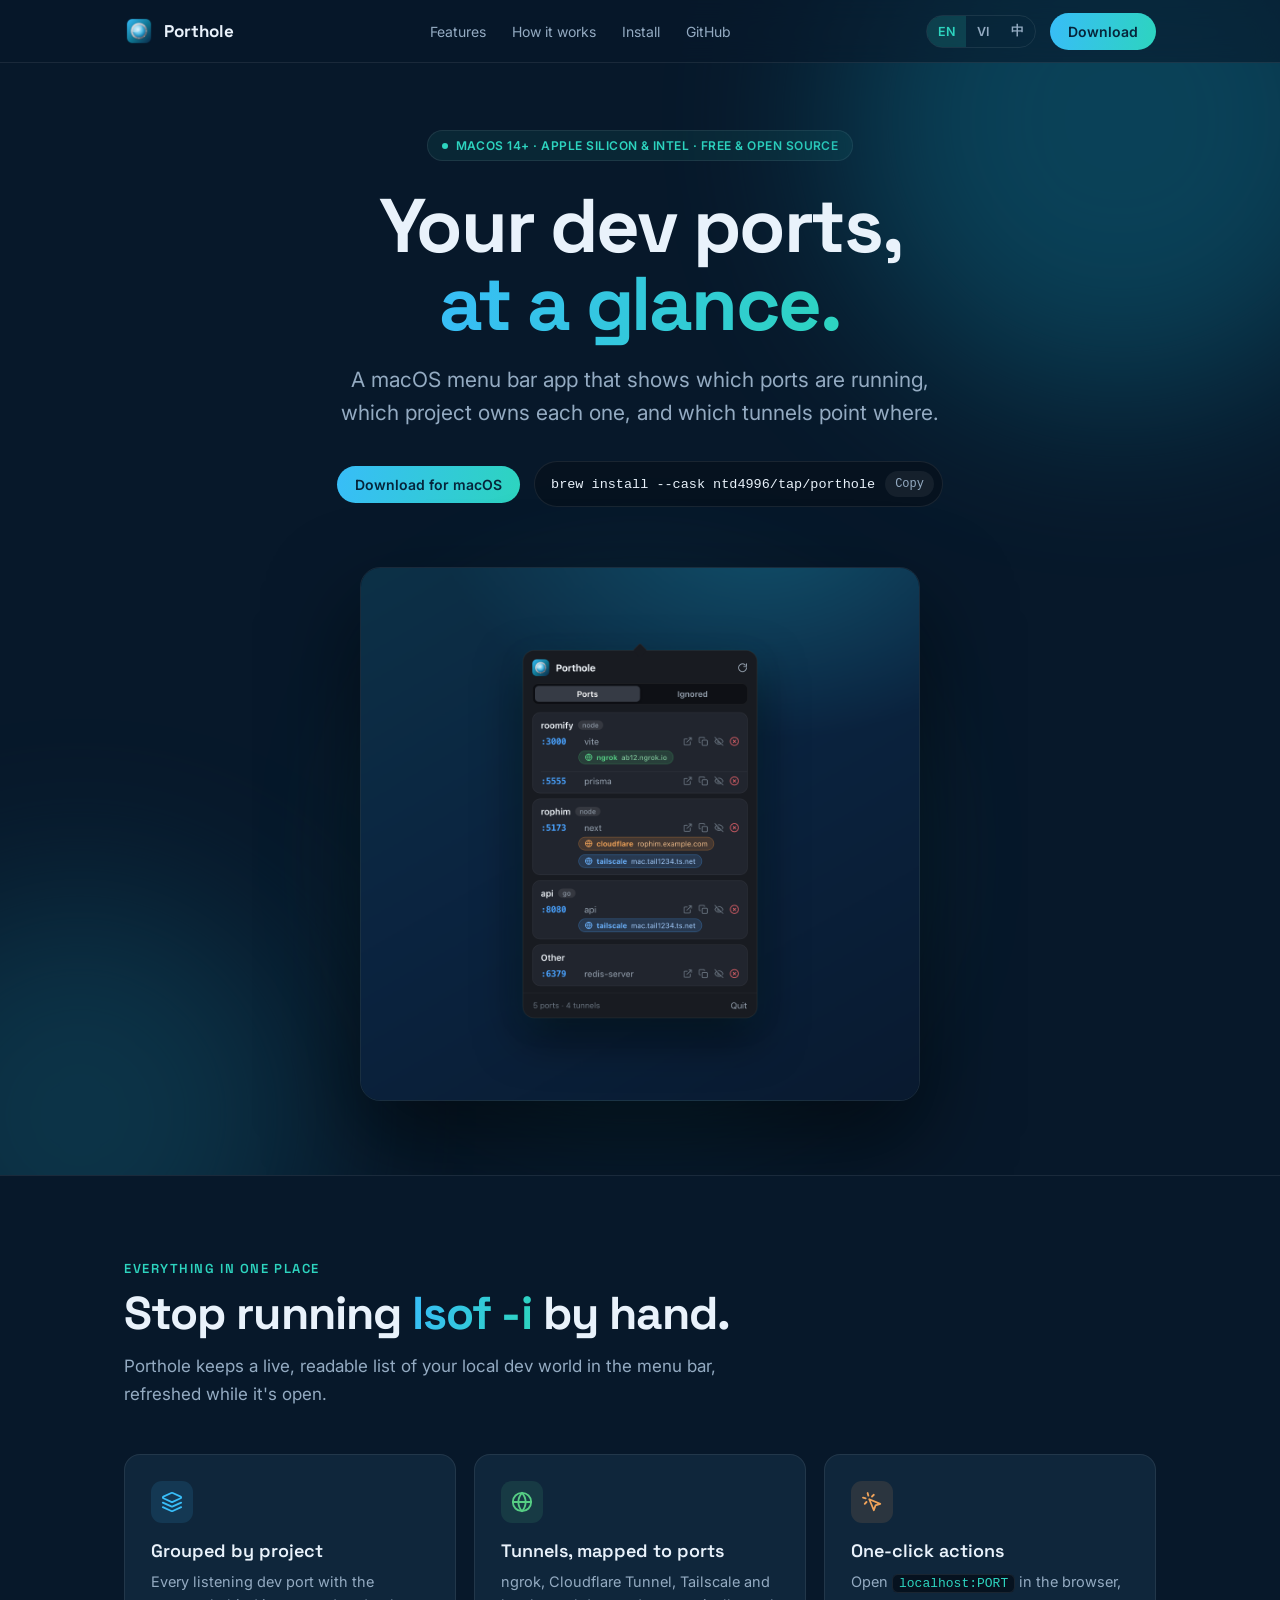
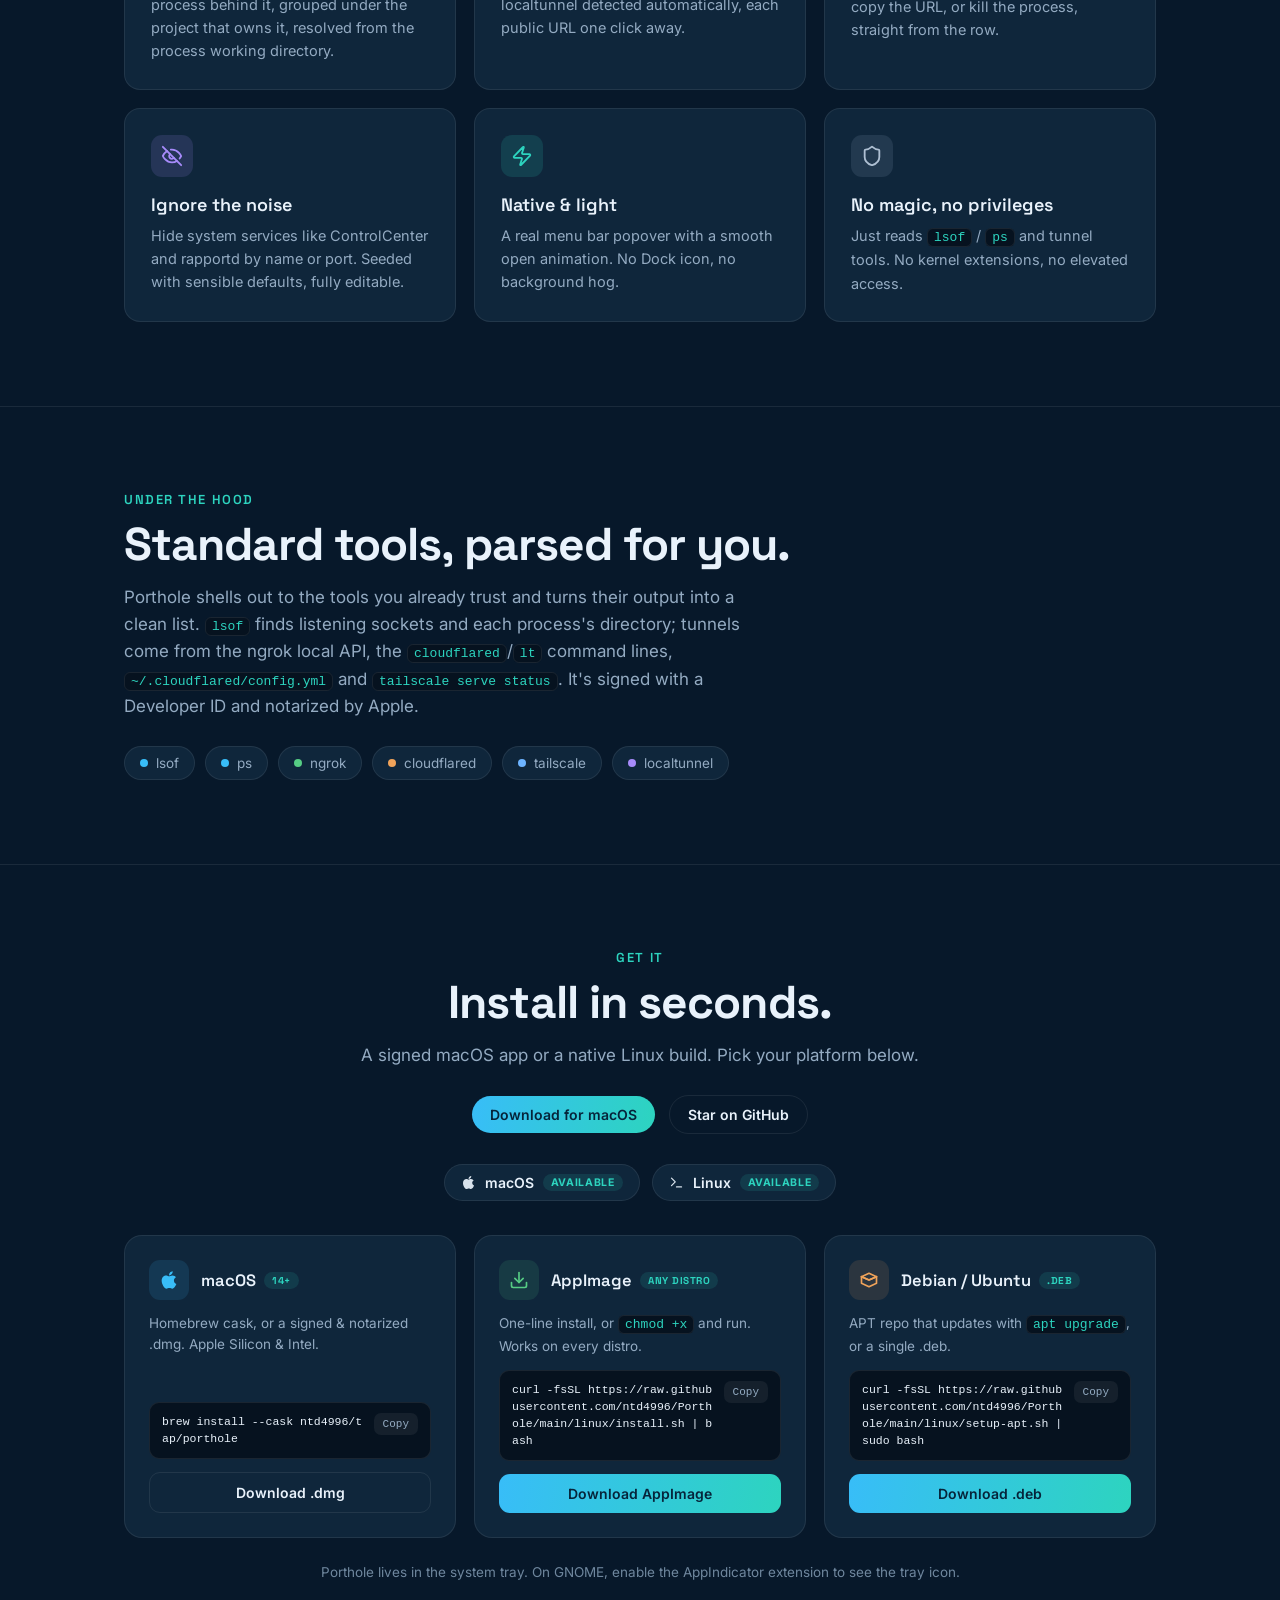
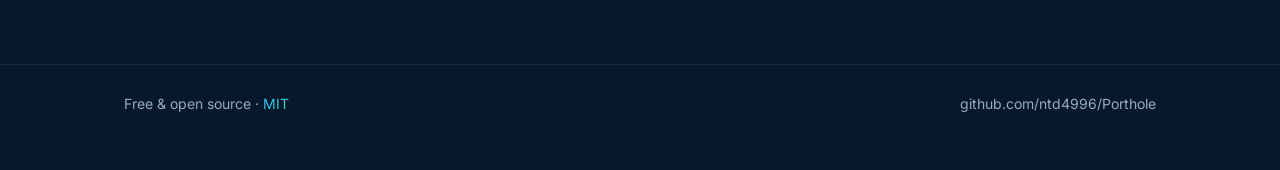
==== commit cf46cfc2: "deploy: 6cf36fa49812d354fb9ba813e6f707e9975c9e36" ====
--- a/index.html
+++ b/index.html
@@ -96,6 +96,29 @@
   .install .cmd button:hover{color:var(--teal)}
   .note{color:var(--faint);font-size:13.5px}
 
+  /* download cards */
+  .platforms{display:flex;justify-content:center;gap:12px;flex-wrap:wrap;margin:30px 0 4px}
+  .pf{display:inline-flex;align-items:center;gap:9px;background:var(--card);border:1px solid var(--line);border-radius:999px;padding:9px 16px;font-size:14px;color:var(--cream);font-weight:600}
+  .pf svg{width:15px;height:15px;opacity:.92}
+  .pf b{color:var(--teal);font-size:10.5px;font-weight:700;letter-spacing:.06em;text-transform:uppercase;background:rgba(45,212,191,.12);padding:2px 8px;border-radius:999px}
+  .dlcards{display:grid;grid-template-columns:repeat(auto-fit,minmax(280px,1fr));gap:18px;margin-top:34px;text-align:left}
+  .dlcard{display:flex;flex-direction:column;gap:13px;background:var(--card);border:1px solid var(--line);border-radius:18px;padding:24px;transition:.2s}
+  .dlcard:hover{border-color:rgba(45,212,191,.35);transform:translateY(-3px)}
+  .dlcard .top{display:flex;align-items:center;gap:12px}
+  .dlcard .di{width:40px;height:40px;border-radius:11px;display:flex;align-items:center;justify-content:center;background:rgba(56,189,248,.12);color:var(--sky);flex:none}
+  .dlcard .di svg{width:20px;height:20px}
+  .dlcard h3{font-family:var(--disp);font-size:16.5px;font-weight:600;display:flex;align-items:center;gap:8px;flex-wrap:wrap}
+  .dlcard .tag{font-size:10px;font-weight:700;letter-spacing:.05em;text-transform:uppercase;color:var(--teal);background:rgba(45,212,191,.12);border-radius:999px;padding:2px 8px}
+  .dlcard p{color:var(--muted);font-size:13.5px;line-height:1.55;flex:1;margin:0}
+  .dlcard .cmd{font-family:ui-monospace,Menlo,monospace;font-size:11.5px;background:#06121f;border:1px solid var(--line);border-radius:10px;padding:10px 12px;display:flex;align-items:flex-start;justify-content:space-between;gap:8px}
+  .dlcard .cmd span{line-height:1.5;color:var(--cream);word-break:break-all}
+  .dlcard .cmd button{background:rgba(255,255,255,.06);border:none;color:var(--muted);cursor:pointer;font:inherit;font-size:11px;padding:5px 9px;border-radius:7px;flex:none}
+  .dlcard .cmd button:hover{color:var(--teal)}
+  .dlbtn{display:inline-flex;align-items:center;justify-content:center;gap:8px;background:linear-gradient(100deg,var(--sky),var(--teal));color:#06243a;border-radius:11px;padding:11px 14px;font-weight:600;font-size:14px;transition:.15s}
+  .dlbtn:hover{filter:brightness(1.07);transform:translateY(-1px)}
+  .dlbtn.ghost{background:transparent;border:1px solid var(--line);color:var(--cream)}
+  .dlbtn.ghost:hover{border-color:var(--teal);color:var(--teal)}
+
   footer{border-top:1px solid var(--line);padding:30px 0 60px}
   footer .wrap{display:flex;justify-content:space-between;flex-wrap:wrap;gap:14px;color:var(--muted);font-size:14px;align-items:center}
   footer a:hover{color:var(--cream)}
@@ -182,15 +205,40 @@
   <div class="wrap reveal">
     <div class="eyebrow" data-i18n="get_eyebrow">Get it</div>
     <h2 data-i18n="get_h2">Install in seconds.</h2>
-    <div class="box">
-      <div class="cmd"><span id="brew2">brew install --cask ntd4996/tap/porthole</span><button onclick="cp('brew2',this)" data-i18n="copy">Copy</button></div>
-      <a class="btn btn-primary" href="https://github.com/ntd4996/Porthole/releases/latest" data-i18n="get_dmg">Or download the .dmg</a>
-      <span class="note" data-i18n="get_note">Signed with a Developer ID and notarized by Apple, no Gatekeeper workaround needed.</span>
-      <div style="height:1px;background:var(--line);width:100%;margin:4px 0"></div>
-      <div class="eyebrow" data-i18n="get_linux_eyebrow">On Linux</div>
-      <div class="cmd"><span id="lxinstall">curl -fsSL https://raw.githubusercontent.com/ntd4996/Porthole/main/linux/install.sh | bash</span><button onclick="cp('lxinstall',this)" data-i18n="copy">Copy</button></div>
-      <span class="note" data-i18n="get_linux_note">Native Rust + GTK4 build. Installs the latest AppImage, or grab the AppImage / .deb from <a class="grad" href="https://github.com/ntd4996/Porthole/releases">Releases</a>. GNOME needs the AppIndicator extension for the tray icon.</span>
-    </div>
+    <p class="lead" style="margin:0 auto" data-i18n="get_lead">A signed macOS app or a native Linux build. Pick your platform below.</p>
+
+    <div class="cta" style="margin-top:26px">
+      <a class="btn btn-primary" href="https://github.com/ntd4996/Porthole/releases/latest" data-i18n="get_mac_btn">Download for macOS</a>
+      <a class="btn btn-ghost" href="https://github.com/ntd4996/Porthole" data-i18n="get_gh_btn">Star on GitHub</a>
+    </div>
+
+    <div class="platforms">
+      <span class="pf"><svg viewBox="0 0 384 512" fill="currentColor"><path d="M318.7 268.7c-.2-36.7 16.4-64.4 50-84.8-18.8-26.9-47.2-41.7-84.7-44.6-35.5-2.8-74.3 20.7-88.5 20.7-15 0-49.4-19.7-76.4-19.7C63.3 141.2 4 184.8 4 273.5q0 39.3 14.4 81.2c12.8 36.7 59 126.7 107.2 125.2 25.2-.6 43-17.9 75.8-17.9 31.8 0 48.3 17.9 76.4 17.9 48.6-.7 90.4-82.5 102.6-119.3-65.2-30.7-61.7-90-61.7-91.9zm-56.6-164.2c27.3-32.4 24.8-61.9 24-72.5-24.1 1.4-52 16.4-67.9 34.9-17.5 19.8-27.8 44.3-25.6 71.9 26.1 2 49.9-11.4 69.5-34.3z"/></svg>macOS <b data-i18n="avail">Available</b></span>
+      <span class="pf"><svg viewBox="0 0 24 24" fill="none" stroke="currentColor" stroke-width="2" stroke-linecap="round" stroke-linejoin="round"><polyline points="4 17 10 11 4 5"/><line x1="12" x2="20" y1="19" y2="19"/></svg>Linux <b data-i18n="avail">Available</b></span>
+    </div>
+
+    <div class="dlcards">
+      <div class="dlcard">
+        <div class="top"><div class="di"><svg viewBox="0 0 384 512" fill="currentColor"><path d="M318.7 268.7c-.2-36.7 16.4-64.4 50-84.8-18.8-26.9-47.2-41.7-84.7-44.6-35.5-2.8-74.3 20.7-88.5 20.7-15 0-49.4-19.7-76.4-19.7C63.3 141.2 4 184.8 4 273.5q0 39.3 14.4 81.2c12.8 36.7 59 126.7 107.2 125.2 25.2-.6 43-17.9 75.8-17.9 31.8 0 48.3 17.9 76.4 17.9 48.6-.7 90.4-82.5 102.6-119.3-65.2-30.7-61.7-90-61.7-91.9zm-56.6-164.2c27.3-32.4 24.8-61.9 24-72.5-24.1 1.4-52 16.4-67.9 34.9-17.5 19.8-27.8 44.3-25.6 71.9 26.1 2 49.9-11.4 69.5-34.3z"/></svg></div><h3>macOS <span class="tag" data-i18n="dl_mac_tag">14+</span></h3></div>
+        <p data-i18n="dl_mac_p">Homebrew cask, or a signed &amp; notarized .dmg. Apple Silicon &amp; Intel.</p>
+        <div class="cmd"><span id="c_brew">brew install --cask ntd4996/tap/porthole</span><button onclick="cp('c_brew',this)" data-i18n="copy">Copy</button></div>
+        <a class="dlbtn ghost" href="https://github.com/ntd4996/Porthole/releases/latest" data-i18n="dl_dmg">Download .dmg</a>
+      </div>
+      <div class="dlcard">
+        <div class="top"><div class="di" style="background:rgba(86,205,132,.12);color:var(--green)"><svg viewBox="0 0 24 24" fill="none" stroke="currentColor" stroke-width="2" stroke-linecap="round" stroke-linejoin="round"><path d="M21 15v4a2 2 0 0 1-2 2H5a2 2 0 0 1-2-2v-4"/><polyline points="7 10 12 15 17 10"/><line x1="12" x2="12" y1="15" y2="3"/></svg></div><h3>AppImage <span class="tag" data-i18n="dl_any">Any distro</span></h3></div>
+        <p data-i18n="dl_ai_p">One-line install, or <code>chmod +x</code> and run. Works on every distro.</p>
+        <div class="cmd"><span id="c_ai">curl -fsSL https://raw.githubusercontent.com/ntd4996/Porthole/main/linux/install.sh | bash</span><button onclick="cp('c_ai',this)" data-i18n="copy">Copy</button></div>
+        <a class="dlbtn" href="https://github.com/ntd4996/Porthole/releases" data-i18n="dl_ai">Download AppImage</a>
+      </div>
+      <div class="dlcard">
+        <div class="top"><div class="di" style="background:rgba(240,163,90,.12);color:var(--orange)"><svg viewBox="0 0 24 24" fill="none" stroke="currentColor" stroke-width="2" stroke-linecap="round" stroke-linejoin="round"><path d="m21 8-9 4-9-4 9-4 9 4Z"/><path d="M3 8v8l9 4 9-4V8"/><path d="m3 8 9 4 9-4"/></svg></div><h3>Debian / Ubuntu <span class="tag">.deb</span></h3></div>
+        <p data-i18n="dl_deb_p">APT repo that updates with <code>apt upgrade</code>, or a single .deb.</p>
+        <div class="cmd"><span id="c_apt">curl -fsSL https://raw.githubusercontent.com/ntd4996/Porthole/main/linux/setup-apt.sh | sudo bash</span><button onclick="cp('c_apt',this)" data-i18n="copy">Copy</button></div>
+        <a class="dlbtn" href="https://github.com/ntd4996/Porthole/releases" data-i18n="dl_deb">Download .deb</a>
+      </div>
+    </div>
+
+    <p class="note" style="margin-top:26px" data-i18n="get_tray_note">Porthole lives in the system tray. On GNOME, enable the AppIndicator extension to see the tray icon.</p>
   </div>
 </section>
 
@@ -233,6 +281,12 @@
     how_lead:"Porthole shells out to the tools you already trust and turns their output into a clean list. <code>lsof</code> finds listening sockets and each process's directory; tunnels come from the ngrok local API, the <code>cloudflared</code>/<code>lt</code> command lines, <code>~/.cloudflared/config.yml</code> and <code>tailscale serve status</code>. It's signed with a Developer ID and notarized by Apple.",
     get_eyebrow:"Get it",
     get_h2:"Install in seconds.",
+    get_lead:"A signed macOS app or a native Linux build. Pick your platform below.",
+    get_mac_btn:"Download for macOS", get_gh_btn:"Star on GitHub", avail:"Available",
+    dl_mac_tag:"14+", dl_mac_p:"Homebrew cask, or a signed &amp; notarized .dmg. Apple Silicon &amp; Intel.", dl_dmg:"Download .dmg",
+    dl_any:"Any distro", dl_ai_p:"One-line install, or <code>chmod +x</code> and run. Works on every distro.", dl_ai:"Download AppImage",
+    dl_deb_p:"APT repo that updates with <code>apt upgrade</code>, or a single .deb.", dl_deb:"Download .deb",
+    get_tray_note:"Porthole lives in the system tray. On GNOME, enable the AppIndicator extension to see the tray icon.",
     get_dmg:"Or download the .dmg",
     get_note:"Signed with a Developer ID and notarized by Apple, no Gatekeeper workaround needed.",
     get_linux_eyebrow:"On Linux",
@@ -266,6 +320,12 @@
     how_lead:"Porthole gọi các công cụ bạn vốn tin dùng và biến output của chúng thành danh sách gọn gàng. <code>lsof</code> tìm socket đang lắng nghe và thư mục của từng tiến trình; tunnel đến từ ngrok local API, dòng lệnh <code>cloudflared</code>/<code>lt</code>, <code>~/.cloudflared/config.yml</code> và <code>tailscale serve status</code>. Ứng dụng được ký bằng Developer ID và notarize bởi Apple.",
     get_eyebrow:"Tải ngay",
     get_h2:"Cài đặt trong vài giây.",
+    get_lead:"Bản macOS đã ký hoặc bản Linux gốc. Chọn nền tảng của bạn bên dưới.",
+    get_mac_btn:"Tải cho macOS", get_gh_btn:"Star trên GitHub", avail:"Sẵn sàng",
+    dl_mac_tag:"14+", dl_mac_p:"Homebrew cask, hoặc file .dmg đã ký &amp; notarize. Apple Silicon &amp; Intel.", dl_dmg:"Tải .dmg",
+    dl_any:"Mọi distro", dl_ai_p:"Cài một dòng, hoặc <code>chmod +x</code> rồi chạy. Chạy trên mọi distro.", dl_ai:"Tải AppImage",
+    dl_deb_p:"APT repo tự cập nhật qua <code>apt upgrade</code>, hoặc một file .deb.", dl_deb:"Tải .deb",
+    get_tray_note:"Porthole nằm ở khay hệ thống. Trên GNOME, bật extension AppIndicator để thấy icon khay.",
     get_dmg:"Hoặc tải file .dmg",
     get_note:"Được ký bằng Developer ID và notarize bởi Apple, không cần lách Gatekeeper.",
     get_linux_eyebrow:"Trên Linux",
@@ -299,6 +359,12 @@
     how_lead:"Porthole 调用你早已信任的工具，并把它们的输出整理成清晰的列表。<code>lsof</code> 查找监听中的套接字和每个进程的目录；隧道信息来自 ngrok 本地 API、<code>cloudflared</code>/<code>lt</code> 命令行、<code>~/.cloudflared/config.yml</code> 以及 <code>tailscale serve status</code>。应用经 Developer ID 签名并通过 Apple 公证。",
     get_eyebrow:"获取",
     get_h2:"几秒完成安装。",
+    get_lead:"已签名的 macOS 应用，或原生 Linux 构建。在下面选择你的平台。",
+    get_mac_btn:"下载 macOS 版", get_gh_btn:"在 GitHub 加星", avail:"可用",
+    dl_mac_tag:"14+", dl_mac_p:"Homebrew cask，或经签名并公证的 .dmg。Apple Silicon &amp; Intel。", dl_dmg:"下载 .dmg",
+    dl_any:"任意发行版", dl_ai_p:"一行命令安装，或 <code>chmod +x</code> 后运行。适用于所有发行版。", dl_ai:"下载 AppImage",
+    dl_deb_p:"APT 软件源，用 <code>apt upgrade</code> 自动更新，或单个 .deb。", dl_deb:"下载 .deb",
+    get_tray_note:"Porthole 位于系统托盘。在 GNOME 上，启用 AppIndicator 扩展以显示托盘图标。",
     get_dmg:"或下载 .dmg",
     get_note:"经 Developer ID 签名并通过 Apple 公证，无需绕过 Gatekeeper。",
     get_linux_eyebrow:"在 Linux 上",
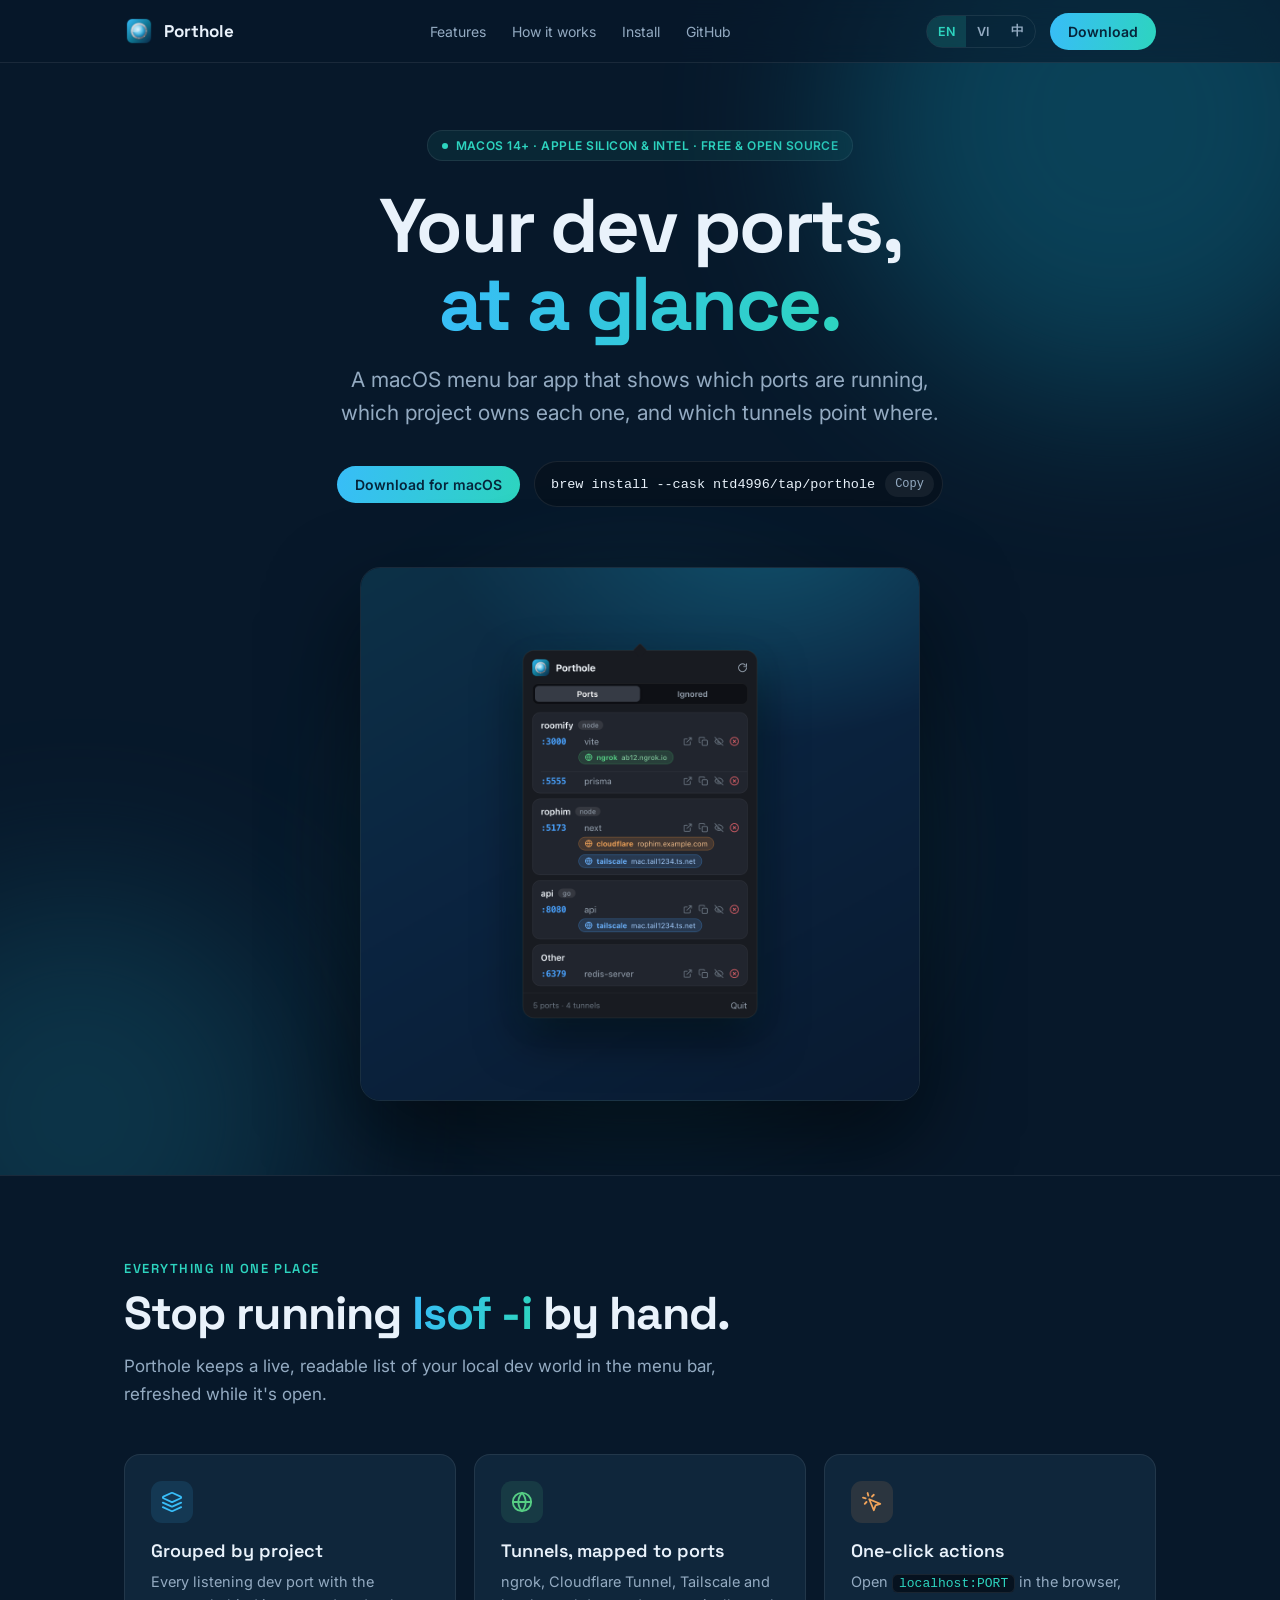
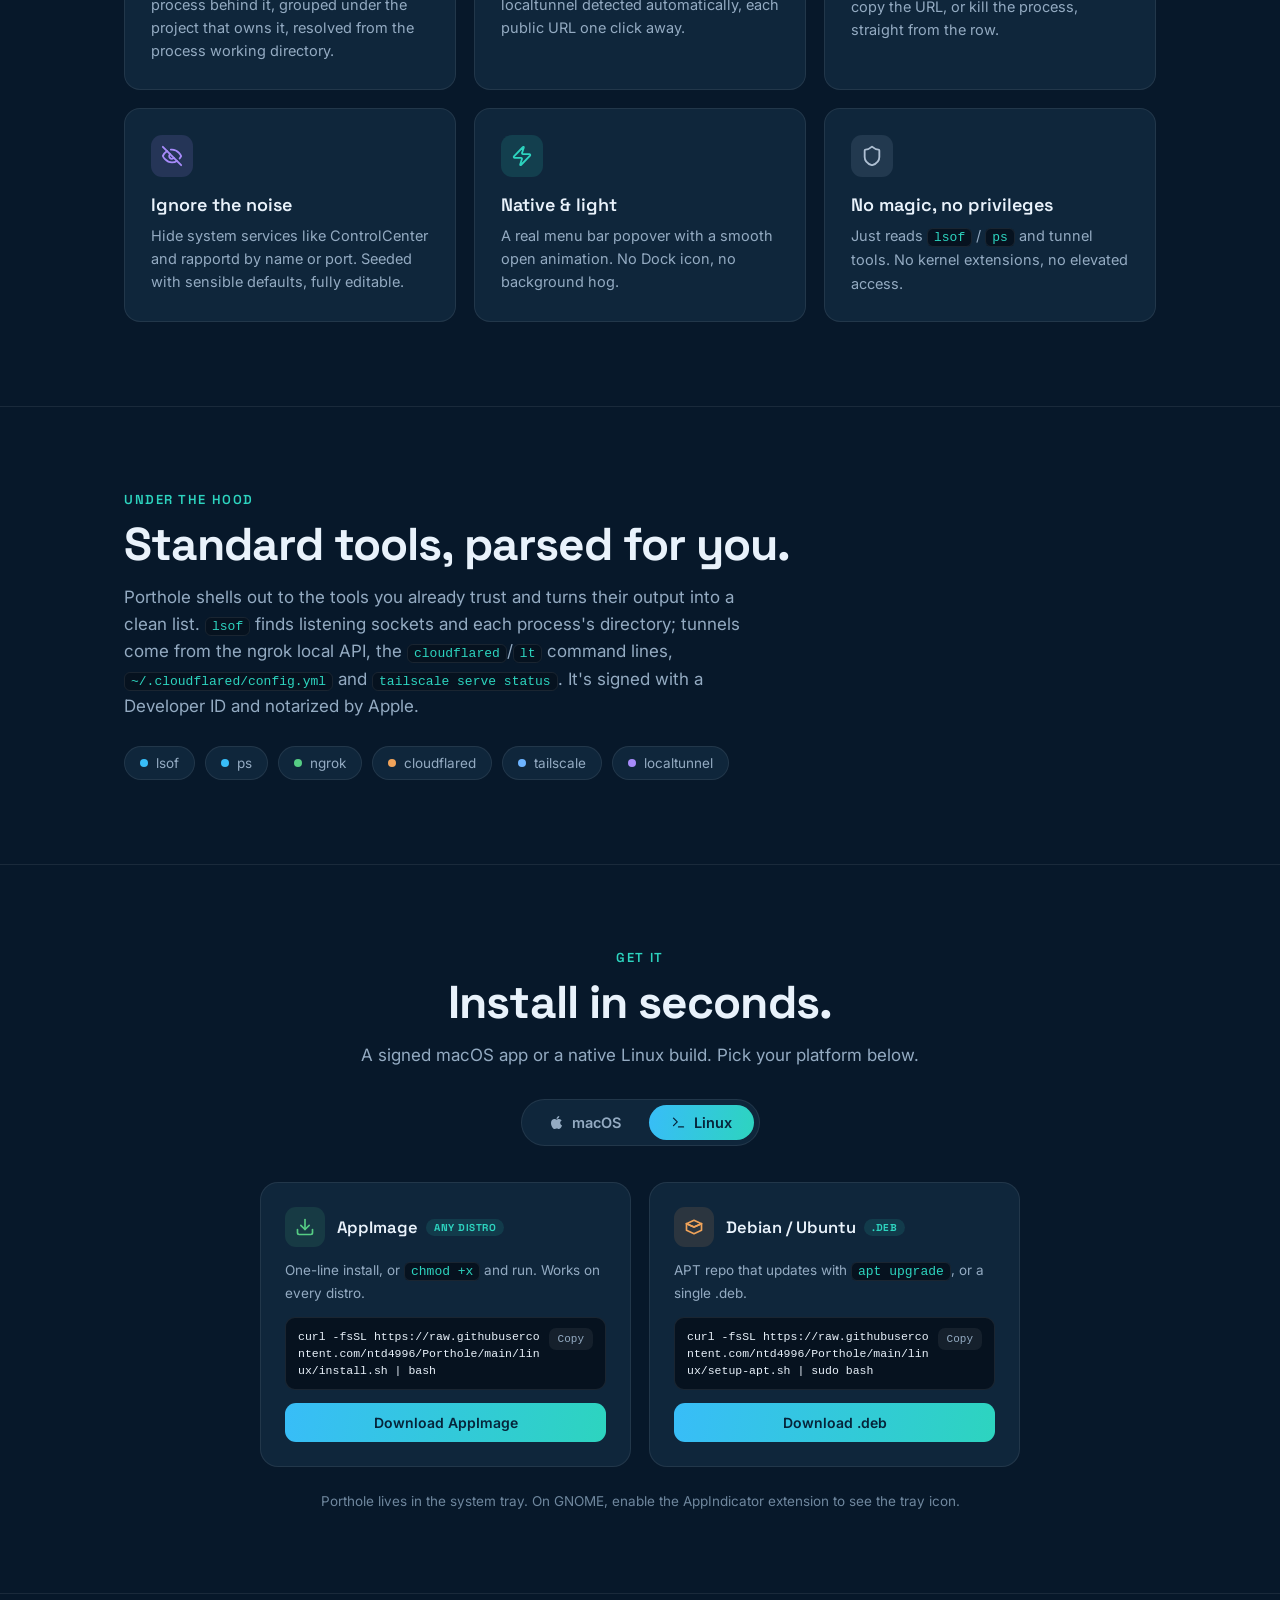
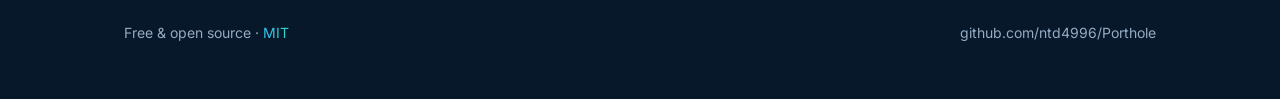
==== commit aaf93c75: "deploy: dc10026ee72d3ffda02eb213af4d27e3ac469ce0" ====
--- a/index.html
+++ b/index.html
@@ -118,6 +118,14 @@
   .dlbtn:hover{filter:brightness(1.07);transform:translateY(-1px)}
   .dlbtn.ghost{background:transparent;border:1px solid var(--line);color:var(--cream)}
   .dlbtn.ghost:hover{border-color:var(--teal);color:var(--teal)}
+  .osTabs{display:inline-flex;gap:6px;background:var(--card);border:1px solid var(--line);border-radius:999px;padding:5px;margin:30px 0 2px}
+  .osTab{display:inline-flex;align-items:center;gap:8px;background:transparent;border:none;color:var(--muted);cursor:pointer;font:inherit;font-weight:600;font-size:14.5px;padding:9px 22px;border-radius:999px;transition:.15s}
+  .osTab svg{width:15px;height:15px}
+  .osTab:hover{color:var(--cream)}
+  .osTab.on{background:linear-gradient(100deg,var(--sky),var(--teal));color:#06243a}
+  .ospanel{margin-top:6px}
+  .ospanel[hidden]{display:none}
+  .dlcards-2{max-width:760px;margin-left:auto;margin-right:auto}
 
   footer{border-top:1px solid var(--line);padding:30px 0 60px}
   footer .wrap{display:flex;justify-content:space-between;flex-wrap:wrap;gap:14px;color:var(--muted);font-size:14px;align-items:center}
@@ -207,34 +215,40 @@
     <h2 data-i18n="get_h2">Install in seconds.</h2>
     <p class="lead" style="margin:0 auto" data-i18n="get_lead">A signed macOS app or a native Linux build. Pick your platform below.</p>
 
-    <div class="cta" style="margin-top:26px">
-      <a class="btn btn-primary" href="https://github.com/ntd4996/Porthole/releases/latest" data-i18n="get_mac_btn">Download for macOS</a>
-      <a class="btn btn-ghost" href="https://github.com/ntd4996/Porthole" data-i18n="get_gh_btn">Star on GitHub</a>
-    </div>
-
-    <div class="platforms">
-      <span class="pf"><svg viewBox="0 0 384 512" fill="currentColor"><path d="M318.7 268.7c-.2-36.7 16.4-64.4 50-84.8-18.8-26.9-47.2-41.7-84.7-44.6-35.5-2.8-74.3 20.7-88.5 20.7-15 0-49.4-19.7-76.4-19.7C63.3 141.2 4 184.8 4 273.5q0 39.3 14.4 81.2c12.8 36.7 59 126.7 107.2 125.2 25.2-.6 43-17.9 75.8-17.9 31.8 0 48.3 17.9 76.4 17.9 48.6-.7 90.4-82.5 102.6-119.3-65.2-30.7-61.7-90-61.7-91.9zm-56.6-164.2c27.3-32.4 24.8-61.9 24-72.5-24.1 1.4-52 16.4-67.9 34.9-17.5 19.8-27.8 44.3-25.6 71.9 26.1 2 49.9-11.4 69.5-34.3z"/></svg>macOS <b data-i18n="avail">Available</b></span>
-      <span class="pf"><svg viewBox="0 0 24 24" fill="none" stroke="currentColor" stroke-width="2" stroke-linecap="round" stroke-linejoin="round"><polyline points="4 17 10 11 4 5"/><line x1="12" x2="20" y1="19" y2="19"/></svg>Linux <b data-i18n="avail">Available</b></span>
-    </div>
-
-    <div class="dlcards">
-      <div class="dlcard">
-        <div class="top"><div class="di"><svg viewBox="0 0 384 512" fill="currentColor"><path d="M318.7 268.7c-.2-36.7 16.4-64.4 50-84.8-18.8-26.9-47.2-41.7-84.7-44.6-35.5-2.8-74.3 20.7-88.5 20.7-15 0-49.4-19.7-76.4-19.7C63.3 141.2 4 184.8 4 273.5q0 39.3 14.4 81.2c12.8 36.7 59 126.7 107.2 125.2 25.2-.6 43-17.9 75.8-17.9 31.8 0 48.3 17.9 76.4 17.9 48.6-.7 90.4-82.5 102.6-119.3-65.2-30.7-61.7-90-61.7-91.9zm-56.6-164.2c27.3-32.4 24.8-61.9 24-72.5-24.1 1.4-52 16.4-67.9 34.9-17.5 19.8-27.8 44.3-25.6 71.9 26.1 2 49.9-11.4 69.5-34.3z"/></svg></div><h3>macOS <span class="tag" data-i18n="dl_mac_tag">14+</span></h3></div>
-        <p data-i18n="dl_mac_p">Homebrew cask, or a signed &amp; notarized .dmg. Apple Silicon &amp; Intel.</p>
-        <div class="cmd"><span id="c_brew">brew install --cask ntd4996/tap/porthole</span><button onclick="cp('c_brew',this)" data-i18n="copy">Copy</button></div>
-        <a class="dlbtn ghost" href="https://github.com/ntd4996/Porthole/releases/latest" data-i18n="dl_dmg">Download .dmg</a>
+    <div class="osTabs" role="tablist">
+      <button class="osTab" data-os="mac" onclick="showOS('mac')"><svg viewBox="0 0 384 512" fill="currentColor"><path d="M318.7 268.7c-.2-36.7 16.4-64.4 50-84.8-18.8-26.9-47.2-41.7-84.7-44.6-35.5-2.8-74.3 20.7-88.5 20.7-15 0-49.4-19.7-76.4-19.7C63.3 141.2 4 184.8 4 273.5q0 39.3 14.4 81.2c12.8 36.7 59 126.7 107.2 125.2 25.2-.6 43-17.9 75.8-17.9 31.8 0 48.3 17.9 76.4 17.9 48.6-.7 90.4-82.5 102.6-119.3-65.2-30.7-61.7-90-61.7-91.9zm-56.6-164.2c27.3-32.4 24.8-61.9 24-72.5-24.1 1.4-52 16.4-67.9 34.9-17.5 19.8-27.8 44.3-25.6 71.9 26.1 2 49.9-11.4 69.5-34.3z"/></svg>macOS</button>
+      <button class="osTab" data-os="linux" onclick="showOS('linux')"><svg viewBox="0 0 24 24" fill="none" stroke="currentColor" stroke-width="2" stroke-linecap="round" stroke-linejoin="round"><polyline points="4 17 10 11 4 5"/><line x1="12" x2="20" y1="19" y2="19"/></svg>Linux</button>
+    </div>
+
+    <div class="ospanel" data-os="mac">
+      <div class="dlcards dlcards-2">
+        <div class="dlcard">
+          <div class="top"><div class="di"><svg viewBox="0 0 384 512" fill="currentColor"><path d="M318.7 268.7c-.2-36.7 16.4-64.4 50-84.8-18.8-26.9-47.2-41.7-84.7-44.6-35.5-2.8-74.3 20.7-88.5 20.7-15 0-49.4-19.7-76.4-19.7C63.3 141.2 4 184.8 4 273.5q0 39.3 14.4 81.2c12.8 36.7 59 126.7 107.2 125.2 25.2-.6 43-17.9 75.8-17.9 31.8 0 48.3 17.9 76.4 17.9 48.6-.7 90.4-82.5 102.6-119.3-65.2-30.7-61.7-90-61.7-91.9zm-56.6-164.2c27.3-32.4 24.8-61.9 24-72.5-24.1 1.4-52 16.4-67.9 34.9-17.5 19.8-27.8 44.3-25.6 71.9 26.1 2 49.9-11.4 69.5-34.3z"/></svg></div><h3>Homebrew <span class="tag" data-i18n="dl_reco">Recommended</span></h3></div>
+          <p data-i18n="dl_brew_p">One command, and it stays current with <code>brew upgrade</code>.</p>
+          <div class="cmd"><span id="c_brew">brew install --cask ntd4996/tap/porthole</span><button onclick="cp('c_brew',this)" data-i18n="copy">Copy</button></div>
+        </div>
+        <div class="dlcard">
+          <div class="top"><div class="di" style="background:rgba(56,189,248,.12);color:var(--sky)"><svg viewBox="0 0 24 24" fill="none" stroke="currentColor" stroke-width="2" stroke-linecap="round" stroke-linejoin="round"><path d="M21 15v4a2 2 0 0 1-2 2H5a2 2 0 0 1-2-2v-4"/><polyline points="7 10 12 15 17 10"/><line x1="12" x2="12" y1="15" y2="3"/></svg></div><h3>Direct .dmg <span class="tag" data-i18n="dl_mac_tag">14+</span></h3></div>
+          <p data-i18n="dl_dmg_p">Signed &amp; notarized by Apple. Apple Silicon &amp; Intel, no Gatekeeper prompt.</p>
+          <a class="dlbtn" href="https://github.com/ntd4996/Porthole/releases/latest" data-i18n="dl_dmg">Download .dmg</a>
+        </div>
       </div>
-      <div class="dlcard">
-        <div class="top"><div class="di" style="background:rgba(86,205,132,.12);color:var(--green)"><svg viewBox="0 0 24 24" fill="none" stroke="currentColor" stroke-width="2" stroke-linecap="round" stroke-linejoin="round"><path d="M21 15v4a2 2 0 0 1-2 2H5a2 2 0 0 1-2-2v-4"/><polyline points="7 10 12 15 17 10"/><line x1="12" x2="12" y1="15" y2="3"/></svg></div><h3>AppImage <span class="tag" data-i18n="dl_any">Any distro</span></h3></div>
-        <p data-i18n="dl_ai_p">One-line install, or <code>chmod +x</code> and run. Works on every distro.</p>
-        <div class="cmd"><span id="c_ai">curl -fsSL https://raw.githubusercontent.com/ntd4996/Porthole/main/linux/install.sh | bash</span><button onclick="cp('c_ai',this)" data-i18n="copy">Copy</button></div>
-        <a class="dlbtn" href="https://github.com/ntd4996/Porthole/releases" data-i18n="dl_ai">Download AppImage</a>
-      </div>
-      <div class="dlcard">
-        <div class="top"><div class="di" style="background:rgba(240,163,90,.12);color:var(--orange)"><svg viewBox="0 0 24 24" fill="none" stroke="currentColor" stroke-width="2" stroke-linecap="round" stroke-linejoin="round"><path d="m21 8-9 4-9-4 9-4 9 4Z"/><path d="M3 8v8l9 4 9-4V8"/><path d="m3 8 9 4 9-4"/></svg></div><h3>Debian / Ubuntu <span class="tag">.deb</span></h3></div>
-        <p data-i18n="dl_deb_p">APT repo that updates with <code>apt upgrade</code>, or a single .deb.</p>
-        <div class="cmd"><span id="c_apt">curl -fsSL https://raw.githubusercontent.com/ntd4996/Porthole/main/linux/setup-apt.sh | sudo bash</span><button onclick="cp('c_apt',this)" data-i18n="copy">Copy</button></div>
-        <a class="dlbtn" href="https://github.com/ntd4996/Porthole/releases" data-i18n="dl_deb">Download .deb</a>
+    </div>
+
+    <div class="ospanel" data-os="linux" hidden>
+      <div class="dlcards dlcards-2">
+        <div class="dlcard">
+          <div class="top"><div class="di" style="background:rgba(86,205,132,.12);color:var(--green)"><svg viewBox="0 0 24 24" fill="none" stroke="currentColor" stroke-width="2" stroke-linecap="round" stroke-linejoin="round"><path d="M21 15v4a2 2 0 0 1-2 2H5a2 2 0 0 1-2-2v-4"/><polyline points="7 10 12 15 17 10"/><line x1="12" x2="12" y1="15" y2="3"/></svg></div><h3>AppImage <span class="tag" data-i18n="dl_any">Any distro</span></h3></div>
+          <p data-i18n="dl_ai_p">One-line install, or <code>chmod +x</code> and run. Works on every distro.</p>
+          <div class="cmd"><span id="c_ai">curl -fsSL https://raw.githubusercontent.com/ntd4996/Porthole/main/linux/install.sh | bash</span><button onclick="cp('c_ai',this)" data-i18n="copy">Copy</button></div>
+          <a class="dlbtn" href="https://github.com/ntd4996/Porthole/releases" data-i18n="dl_ai">Download AppImage</a>
+        </div>
+        <div class="dlcard">
+          <div class="top"><div class="di" style="background:rgba(240,163,90,.12);color:var(--orange)"><svg viewBox="0 0 24 24" fill="none" stroke="currentColor" stroke-width="2" stroke-linecap="round" stroke-linejoin="round"><path d="m21 8-9 4-9-4 9-4 9 4Z"/><path d="M3 8v8l9 4 9-4V8"/><path d="m3 8 9 4 9-4"/></svg></div><h3>Debian / Ubuntu <span class="tag">.deb</span></h3></div>
+          <p data-i18n="dl_deb_p">APT repo that updates with <code>apt upgrade</code>, or a single .deb.</p>
+          <div class="cmd"><span id="c_apt">curl -fsSL https://raw.githubusercontent.com/ntd4996/Porthole/main/linux/setup-apt.sh | sudo bash</span><button onclick="cp('c_apt',this)" data-i18n="copy">Copy</button></div>
+          <a class="dlbtn" href="https://github.com/ntd4996/Porthole/releases" data-i18n="dl_deb">Download .deb</a>
+        </div>
       </div>
     </div>
 
@@ -284,6 +298,7 @@
     get_lead:"A signed macOS app or a native Linux build. Pick your platform below.",
     get_mac_btn:"Download for macOS", get_gh_btn:"Star on GitHub", avail:"Available",
     dl_mac_tag:"14+", dl_mac_p:"Homebrew cask, or a signed &amp; notarized .dmg. Apple Silicon &amp; Intel.", dl_dmg:"Download .dmg",
+    dl_reco:"Recommended", dl_brew_p:"One command, and it stays current with <code>brew upgrade</code>.", dl_dmg_p:"Signed &amp; notarized by Apple. Apple Silicon &amp; Intel, no Gatekeeper prompt.",
     dl_any:"Any distro", dl_ai_p:"One-line install, or <code>chmod +x</code> and run. Works on every distro.", dl_ai:"Download AppImage",
     dl_deb_p:"APT repo that updates with <code>apt upgrade</code>, or a single .deb.", dl_deb:"Download .deb",
     get_tray_note:"Porthole lives in the system tray. On GNOME, enable the AppIndicator extension to see the tray icon.",
@@ -323,6 +338,7 @@
     get_lead:"Bản macOS đã ký hoặc bản Linux gốc. Chọn nền tảng của bạn bên dưới.",
     get_mac_btn:"Tải cho macOS", get_gh_btn:"Star trên GitHub", avail:"Sẵn sàng",
     dl_mac_tag:"14+", dl_mac_p:"Homebrew cask, hoặc file .dmg đã ký &amp; notarize. Apple Silicon &amp; Intel.", dl_dmg:"Tải .dmg",
+    dl_reco:"Khuyên dùng", dl_brew_p:"Một lệnh, tự cập nhật qua <code>brew upgrade</code>.", dl_dmg_p:"Đã ký &amp; notarize bởi Apple. Apple Silicon &amp; Intel, không bị Gatekeeper hỏi.",
     dl_any:"Mọi distro", dl_ai_p:"Cài một dòng, hoặc <code>chmod +x</code> rồi chạy. Chạy trên mọi distro.", dl_ai:"Tải AppImage",
     dl_deb_p:"APT repo tự cập nhật qua <code>apt upgrade</code>, hoặc một file .deb.", dl_deb:"Tải .deb",
     get_tray_note:"Porthole nằm ở khay hệ thống. Trên GNOME, bật extension AppIndicator để thấy icon khay.",
@@ -362,6 +378,7 @@
     get_lead:"已签名的 macOS 应用，或原生 Linux 构建。在下面选择你的平台。",
     get_mac_btn:"下载 macOS 版", get_gh_btn:"在 GitHub 加星", avail:"可用",
     dl_mac_tag:"14+", dl_mac_p:"Homebrew cask，或经签名并公证的 .dmg。Apple Silicon &amp; Intel。", dl_dmg:"下载 .dmg",
+    dl_reco:"推荐", dl_brew_p:"一条命令，并通过 <code>brew upgrade</code> 保持最新。", dl_dmg_p:"经 Apple 签名并公证。Apple Silicon &amp; Intel，无 Gatekeeper 提示。",
     dl_any:"任意发行版", dl_ai_p:"一行命令安装，或 <code>chmod +x</code> 后运行。适用于所有发行版。", dl_ai:"下载 AppImage",
     dl_deb_p:"APT 软件源，用 <code>apt upgrade</code> 自动更新，或单个 .deb。", dl_deb:"下载 .deb",
     get_tray_note:"Porthole 位于系统托盘。在 GNOME 上，启用 AppIndicator 扩展以显示托盘图标。",
@@ -404,6 +421,12 @@
 });
 applyLang(pickLang());
 
+function showOS(os){
+  document.querySelectorAll(".osTab").forEach(function(t){t.classList.toggle("on", t.getAttribute("data-os")===os)});
+  document.querySelectorAll(".ospanel").forEach(function(p){p.hidden = p.getAttribute("data-os")!==os});
+}
+showOS(/Mac|iPhone|iPad/i.test(navigator.platform||navigator.userAgent) ? "mac" : "linux");
+
 var io=new IntersectionObserver(function(es){es.forEach(function(e){if(e.isIntersecting){e.target.classList.add('in');io.unobserve(e.target)}})},{threshold:.12});
 document.querySelectorAll('.reveal').forEach(function(el){io.observe(el)});
 </script>
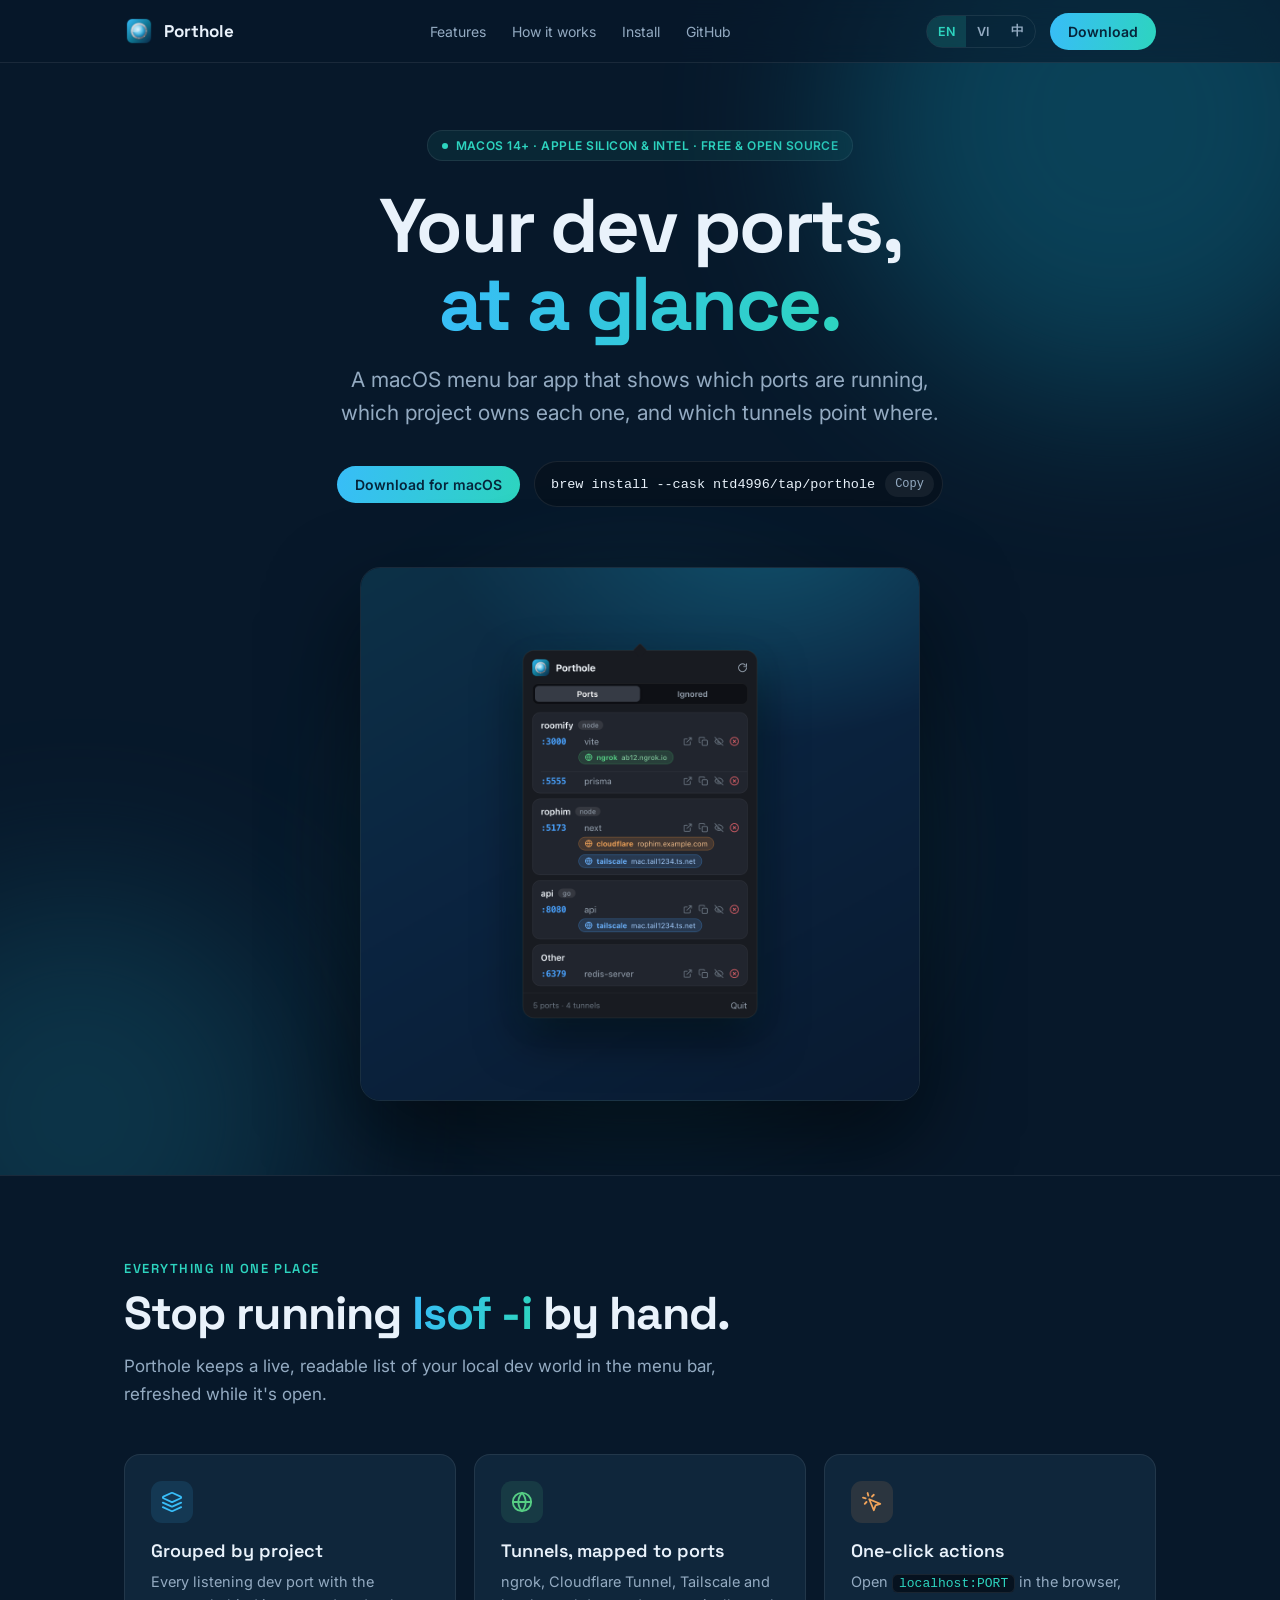
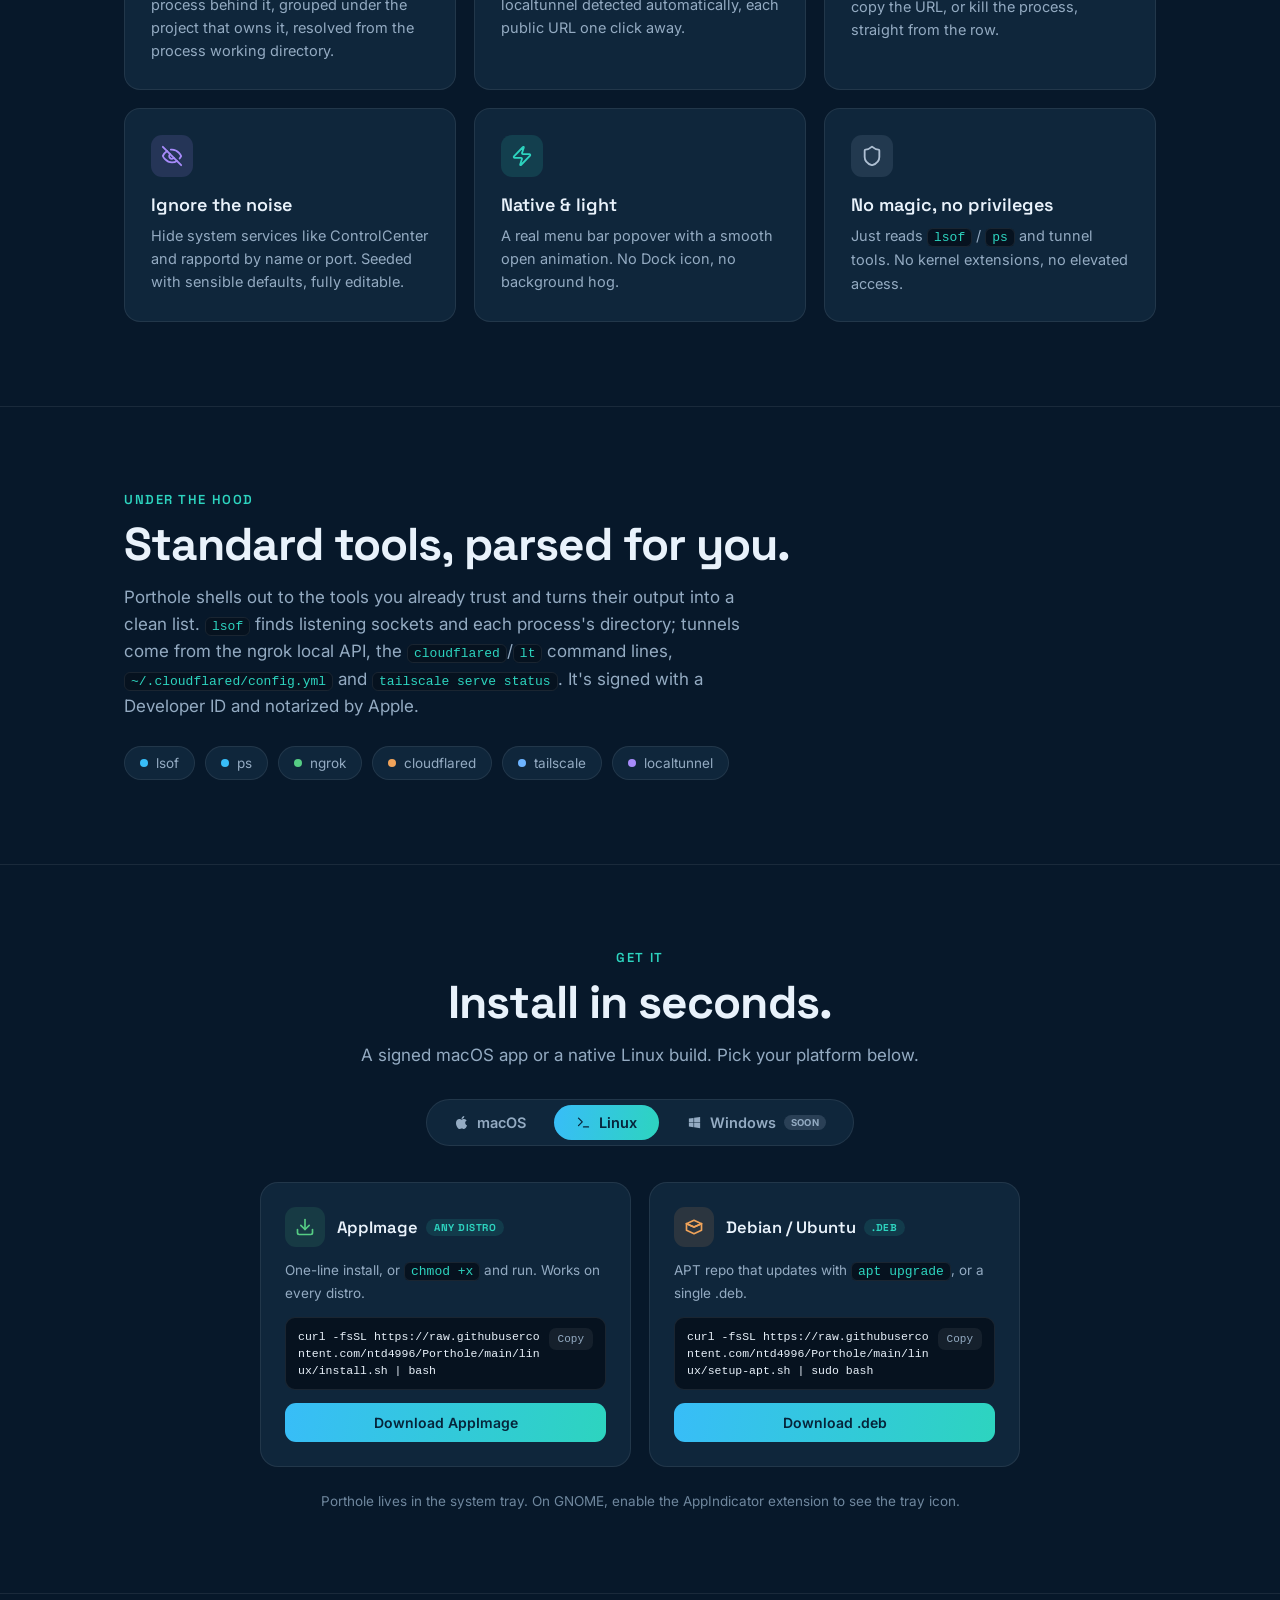
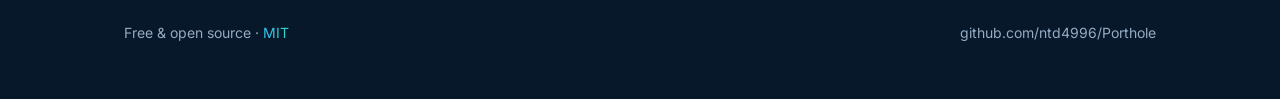
==== commit c380df13: "deploy: 1570d6f673ca043bdf18299d13039cd9fc970e46" ====
--- a/index.html
+++ b/index.html
@@ -123,9 +123,12 @@
   .osTab svg{width:15px;height:15px}
   .osTab:hover{color:var(--cream)}
   .osTab.on{background:linear-gradient(100deg,var(--sky),var(--teal));color:#06243a}
+  .osTab .soon{font-size:9.5px;font-weight:700;letter-spacing:.05em;text-transform:uppercase;background:rgba(148,171,194,.2);color:var(--muted);border-radius:999px;padding:2px 7px}
+  .osTab.on .soon{background:rgba(6,36,58,.25);color:#06243a}
   .ospanel{margin-top:6px}
   .ospanel[hidden]{display:none}
   .dlcards-2{max-width:760px;margin-left:auto;margin-right:auto}
+  .dlcards-1{max-width:420px;margin-left:auto;margin-right:auto}
 
   footer{border-top:1px solid var(--line);padding:30px 0 60px}
   footer .wrap{display:flex;justify-content:space-between;flex-wrap:wrap;gap:14px;color:var(--muted);font-size:14px;align-items:center}
@@ -218,6 +221,7 @@
     <div class="osTabs" role="tablist">
       <button class="osTab" data-os="mac" onclick="showOS('mac')"><svg viewBox="0 0 384 512" fill="currentColor"><path d="M318.7 268.7c-.2-36.7 16.4-64.4 50-84.8-18.8-26.9-47.2-41.7-84.7-44.6-35.5-2.8-74.3 20.7-88.5 20.7-15 0-49.4-19.7-76.4-19.7C63.3 141.2 4 184.8 4 273.5q0 39.3 14.4 81.2c12.8 36.7 59 126.7 107.2 125.2 25.2-.6 43-17.9 75.8-17.9 31.8 0 48.3 17.9 76.4 17.9 48.6-.7 90.4-82.5 102.6-119.3-65.2-30.7-61.7-90-61.7-91.9zm-56.6-164.2c27.3-32.4 24.8-61.9 24-72.5-24.1 1.4-52 16.4-67.9 34.9-17.5 19.8-27.8 44.3-25.6 71.9 26.1 2 49.9-11.4 69.5-34.3z"/></svg>macOS</button>
       <button class="osTab" data-os="linux" onclick="showOS('linux')"><svg viewBox="0 0 24 24" fill="none" stroke="currentColor" stroke-width="2" stroke-linecap="round" stroke-linejoin="round"><polyline points="4 17 10 11 4 5"/><line x1="12" x2="20" y1="19" y2="19"/></svg>Linux</button>
+      <button class="osTab" data-os="win" onclick="showOS('win')"><svg viewBox="0 0 24 24" fill="currentColor"><path d="M3 5.7 10.4 4.6v6.9H3zM11.4 4.4 21 3v8.5h-9.6zM3 12.5h7.4v6.9L3 18.3zM11.4 12.5H21V21l-9.6-1.3z"/></svg>Windows <span class="soon" data-i18n="soon">Soon</span></button>
     </div>
 
     <div class="ospanel" data-os="mac">
@@ -248,6 +252,17 @@
           <p data-i18n="dl_deb_p">APT repo that updates with <code>apt upgrade</code>, or a single .deb.</p>
           <div class="cmd"><span id="c_apt">curl -fsSL https://raw.githubusercontent.com/ntd4996/Porthole/main/linux/setup-apt.sh | sudo bash</span><button onclick="cp('c_apt',this)" data-i18n="copy">Copy</button></div>
           <a class="dlbtn" href="https://github.com/ntd4996/Porthole/releases" data-i18n="dl_deb">Download .deb</a>
+        </div>
+      </div>
+    </div>
+
+    <div class="ospanel" data-os="win" hidden>
+      <div class="dlcards dlcards-1">
+        <div class="dlcard" style="text-align:center;align-items:center">
+          <div class="di" style="margin:0 auto;background:rgba(56,189,248,.12);color:var(--sky)"><svg viewBox="0 0 24 24" fill="currentColor"><path d="M3 5.7 10.4 4.6v6.9H3zM11.4 4.4 21 3v8.5h-9.6zM3 12.5h7.4v6.9L3 18.3zM11.4 12.5H21V21l-9.6-1.3z"/></svg></div>
+          <h3 style="justify-content:center" data-i18n="win_h">Windows is on the way</h3>
+          <p style="text-align:center" data-i18n="win_p">A native Windows build isn't ready yet. Star the repo to hear when it lands.</p>
+          <a class="dlbtn" href="https://github.com/ntd4996/Porthole" data-i18n="win_btn">Star on GitHub</a>
         </div>
       </div>
     </div>
@@ -302,6 +317,7 @@
     dl_any:"Any distro", dl_ai_p:"One-line install, or <code>chmod +x</code> and run. Works on every distro.", dl_ai:"Download AppImage",
     dl_deb_p:"APT repo that updates with <code>apt upgrade</code>, or a single .deb.", dl_deb:"Download .deb",
     get_tray_note:"Porthole lives in the system tray. On GNOME, enable the AppIndicator extension to see the tray icon.",
+    soon:"Soon", win_h:"Windows is on the way", win_p:"A native Windows build isn't ready yet. Star the repo to hear when it lands.", win_btn:"Star on GitHub",
     get_dmg:"Or download the .dmg",
     get_note:"Signed with a Developer ID and notarized by Apple, no Gatekeeper workaround needed.",
     get_linux_eyebrow:"On Linux",
@@ -342,6 +358,7 @@
     dl_any:"Mọi distro", dl_ai_p:"Cài một dòng, hoặc <code>chmod +x</code> rồi chạy. Chạy trên mọi distro.", dl_ai:"Tải AppImage",
     dl_deb_p:"APT repo tự cập nhật qua <code>apt upgrade</code>, hoặc một file .deb.", dl_deb:"Tải .deb",
     get_tray_note:"Porthole nằm ở khay hệ thống. Trên GNOME, bật extension AppIndicator để thấy icon khay.",
+    soon:"Sắp có", win_h:"Bản Windows đang tới", win_p:"Bản Windows gốc chưa sẵn sàng. Star repo để được báo khi có.", win_btn:"Star trên GitHub",
     get_dmg:"Hoặc tải file .dmg",
     get_note:"Được ký bằng Developer ID và notarize bởi Apple, không cần lách Gatekeeper.",
     get_linux_eyebrow:"Trên Linux",
@@ -382,6 +399,7 @@
     dl_any:"任意发行版", dl_ai_p:"一行命令安装，或 <code>chmod +x</code> 后运行。适用于所有发行版。", dl_ai:"下载 AppImage",
     dl_deb_p:"APT 软件源，用 <code>apt upgrade</code> 自动更新，或单个 .deb。", dl_deb:"下载 .deb",
     get_tray_note:"Porthole 位于系统托盘。在 GNOME 上，启用 AppIndicator 扩展以显示托盘图标。",
+    soon:"即将推出", win_h:"Windows 版即将到来", win_p:"原生 Windows 版本尚未就绪。为仓库加星，第一时间获知发布。", win_btn:"在 GitHub 加星",
     get_dmg:"或下载 .dmg",
     get_note:"经 Developer ID 签名并通过 Apple 公证，无需绕过 Gatekeeper。",
     get_linux_eyebrow:"在 Linux 上",
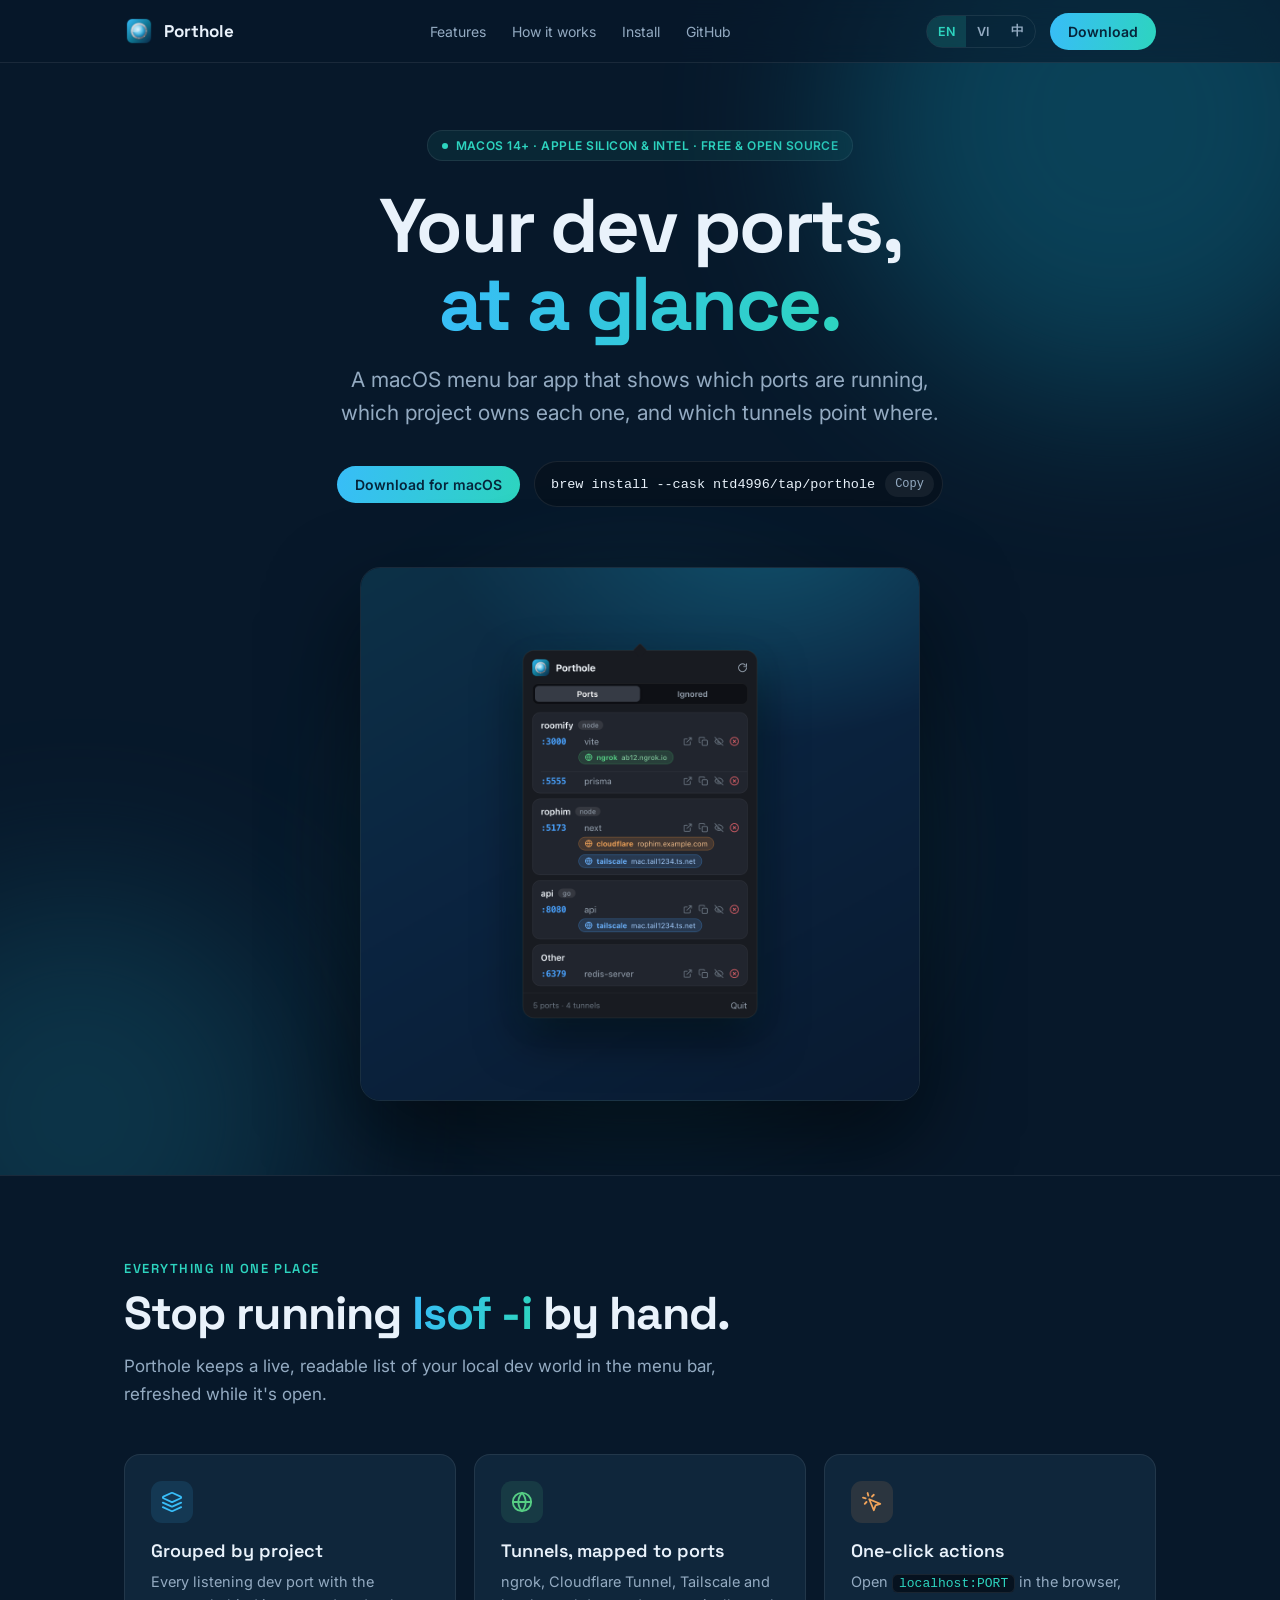
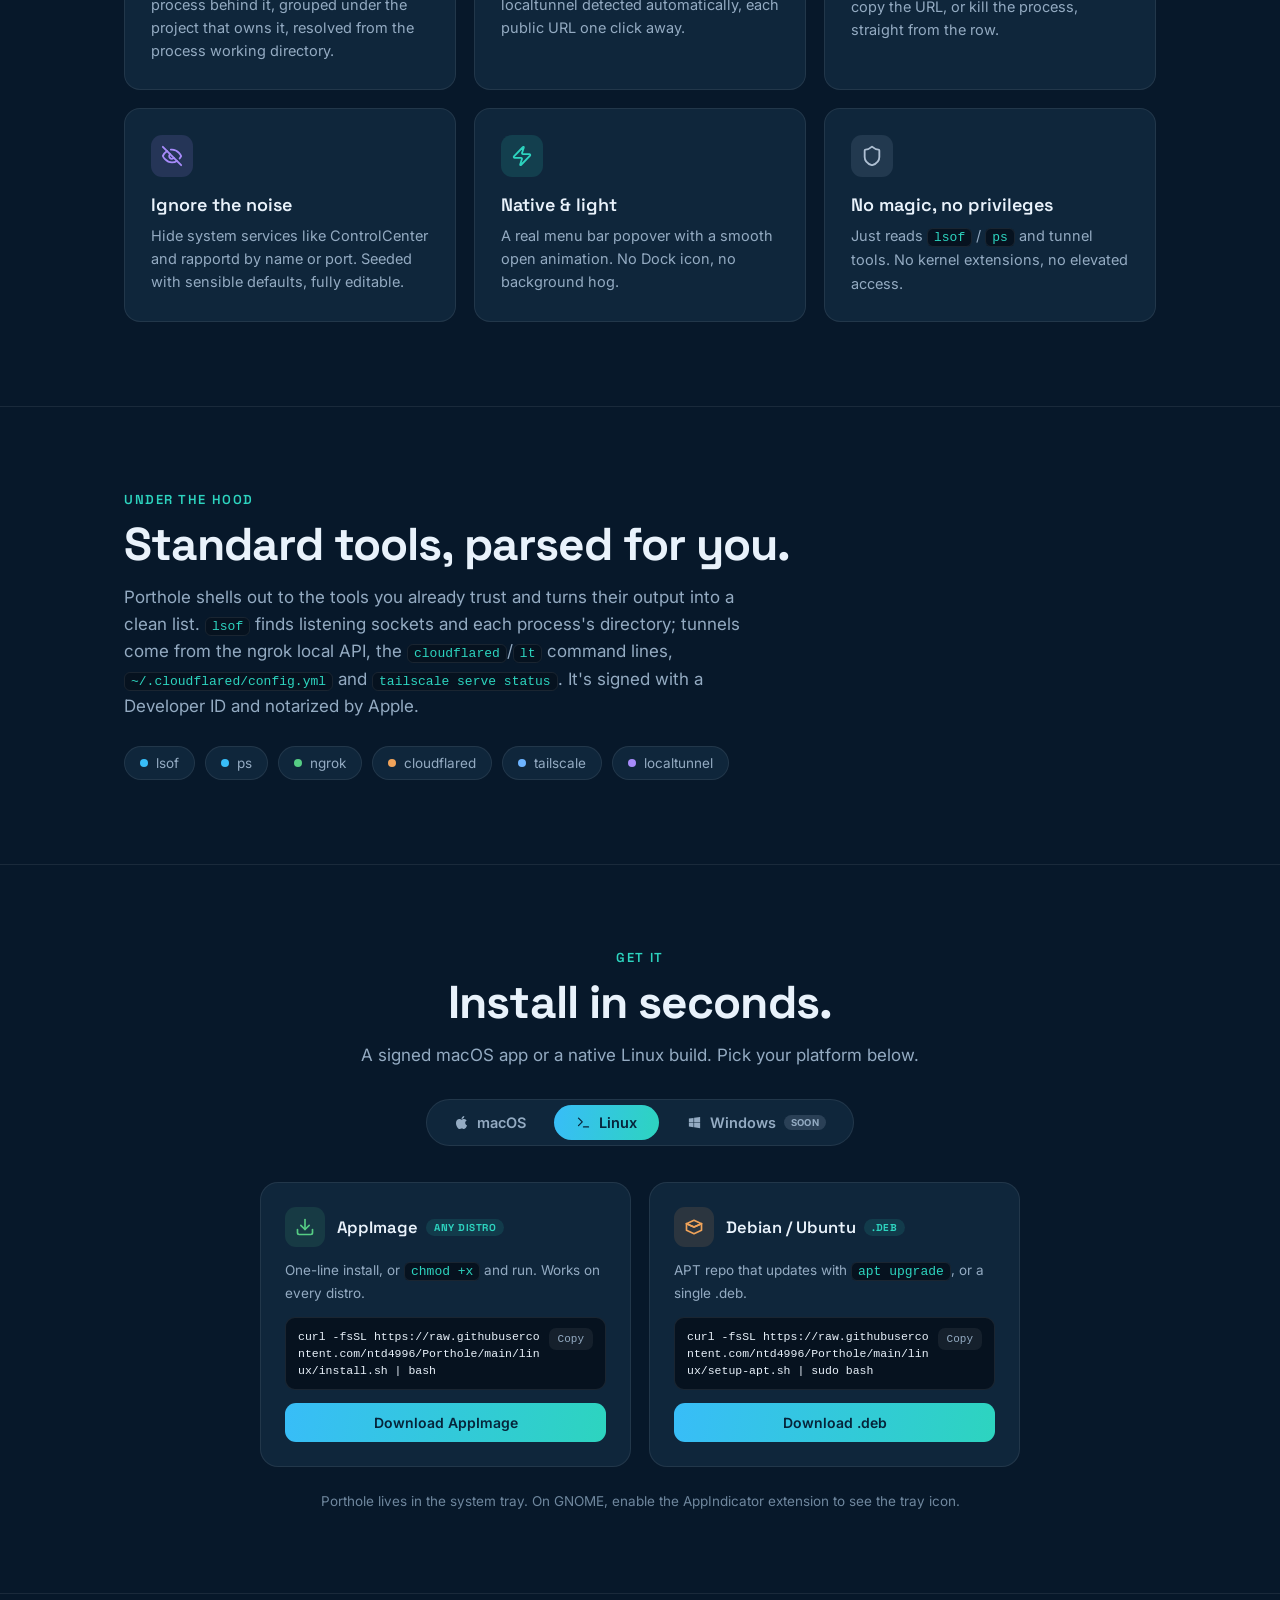
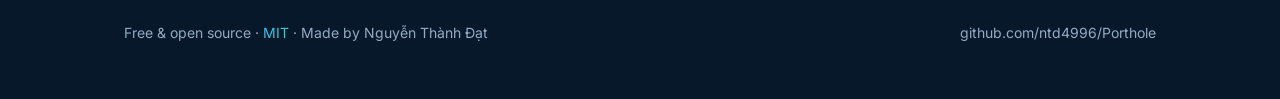
==== commit c75bcd87: "deploy: a8757ba8d81bb1ebd5d4475e6d6d42ede00bbd53" ====
--- a/index.html
+++ b/index.html
@@ -7,10 +7,63 @@
 <meta name="description" content="A macOS menu bar app that shows which dev ports are running, which project owns each one, and which tunnels point where." />
 <meta property="og:title" content="Porthole" />
 <meta property="og:description" content="See which dev ports are running, which project owns each one, and which tunnels point where, right from your menu bar." />
-<meta property="og:image" content="hero.png" />
+<meta property="og:image" content="https://porthole.thenightwatcher.online/hero.png" />
 <meta property="og:type" content="website" />
 <meta name="twitter:card" content="summary_large_image" />
 <link rel="icon" href="icon.png" />
+<link rel="author" href="https://datnt.dev" />
+<script type="application/ld+json">
+{
+  "@context": "https://schema.org",
+  "@type": "SoftwareApplication",
+  "name": "Porthole",
+  "url": "https://porthole.thenightwatcher.online/",
+  "description": "A macOS menu bar app that shows which dev ports are running, which project owns each one, and which tunnels point where.",
+  "applicationCategory": "DeveloperApplication",
+  "operatingSystem": "macOS",
+  "offers": {
+    "@type": "Offer",
+    "price": "0",
+    "priceCurrency": "USD"
+  },
+  "sameAs": [
+    "https://github.com/ntd4996/Porthole"
+  ],
+  "author": {
+    "@type": "Person",
+    "@id": "https://datnt.dev/#person",
+    "name": "Nguyễn Thành Đạt",
+    "url": "https://datnt.dev",
+    "sameAs": [
+      "https://github.com/ntd4996",
+      "https://www.linkedin.com/in/ntd4996",
+      "https://x.com/ntd4996"
+    ]
+  },
+  "creator": {
+    "@type": "Person",
+    "@id": "https://datnt.dev/#person",
+    "name": "Nguyễn Thành Đạt",
+    "url": "https://datnt.dev",
+    "sameAs": [
+      "https://github.com/ntd4996",
+      "https://www.linkedin.com/in/ntd4996",
+      "https://x.com/ntd4996"
+    ]
+  },
+  "publisher": {
+    "@type": "Person",
+    "@id": "https://datnt.dev/#person",
+    "name": "Nguyễn Thành Đạt",
+    "url": "https://datnt.dev",
+    "sameAs": [
+      "https://github.com/ntd4996",
+      "https://www.linkedin.com/in/ntd4996",
+      "https://x.com/ntd4996"
+    ]
+  }
+}
+</script>
 <link rel="preconnect" href="https://fonts.googleapis.com" />
 <link rel="preconnect" href="https://fonts.gstatic.com" crossorigin />
 <link href="https://fonts.googleapis.com/css2?family=Space+Grotesk:wght@500;600;700&family=Inter:wght@400;500;600&display=swap" rel="stylesheet" />
@@ -273,7 +326,7 @@
 
 <footer>
   <div class="wrap">
-    <span data-i18n="foot_left">Free &amp; open source · <a class="grad" href="https://github.com/ntd4996/Porthole/blob/main/LICENSE">MIT</a></span>
+    <span data-i18n="foot_left">Free &amp; open source · <a class="grad" href="https://github.com/ntd4996/Porthole/blob/main/LICENSE">MIT</a> · Made by <a href="https://datnt.dev" rel="author">Nguyễn Thành Đạt</a></span>
     <span><a href="https://github.com/ntd4996/Porthole">github.com/ntd4996/Porthole</a></span>
   </div>
 </footer>
@@ -322,7 +375,7 @@
     get_note:"Signed with a Developer ID and notarized by Apple, no Gatekeeper workaround needed.",
     get_linux_eyebrow:"On Linux",
     get_linux_note:'Native Rust + GTK4 build. Installs the latest AppImage, or grab the AppImage / .deb from <a class="grad" href="https://github.com/ntd4996/Porthole/releases">Releases</a> (an <a class="grad" href="https://github.com/ntd4996/Porthole#linux">APT repo</a> is available too). GNOME needs the AppIndicator extension for the tray icon.',
-    foot_left:'Free &amp; open source · <a class="grad" href="https://github.com/ntd4996/Porthole/blob/main/LICENSE">MIT</a>'
+    foot_left:'Free &amp; open source · <a class="grad" href="https://github.com/ntd4996/Porthole/blob/main/LICENSE">MIT</a> · Made by <a href="https://datnt.dev" rel="author">Nguyễn Thành Đạt</a>'
   },
   vi:{
     copy:"Sao chép", copied:"Đã sao chép",
@@ -363,7 +416,7 @@
     get_note:"Được ký bằng Developer ID và notarize bởi Apple, không cần lách Gatekeeper.",
     get_linux_eyebrow:"Trên Linux",
     get_linux_note:'Bản Rust + GTK4 gốc. Cài AppImage mới nhất, hoặc tải AppImage / .deb ở <a class="grad" href="https://github.com/ntd4996/Porthole/releases">Releases</a> (có cả <a class="grad" href="https://github.com/ntd4996/Porthole#linux">APT repo</a>). GNOME cần extension AppIndicator để hiện icon khay.',
-    foot_left:'Miễn phí &amp; mã nguồn mở · <a class="grad" href="https://github.com/ntd4996/Porthole/blob/main/LICENSE">MIT</a>'
+    foot_left:'Miễn phí &amp; mã nguồn mở · <a class="grad" href="https://github.com/ntd4996/Porthole/blob/main/LICENSE">MIT</a> · Phát triển bởi <a href="https://datnt.dev" rel="author">Nguyễn Thành Đạt</a>'
   },
   zh:{
     copy:"复制", copied:"已复制",
@@ -404,7 +457,7 @@
     get_note:"经 Developer ID 签名并通过 Apple 公证，无需绕过 Gatekeeper。",
     get_linux_eyebrow:"在 Linux 上",
     get_linux_note:'原生 Rust + GTK4 构建。安装最新 AppImage，或从 <a class="grad" href="https://github.com/ntd4996/Porthole/releases">Releases</a> 获取 AppImage / .deb（也提供 <a class="grad" href="https://github.com/ntd4996/Porthole#linux">APT 软件源</a>）。GNOME 需要 AppIndicator 扩展才能显示托盘图标。',
-    foot_left:'免费 &amp; 开源 · <a class="grad" href="https://github.com/ntd4996/Porthole/blob/main/LICENSE">MIT</a>'
+    foot_left:'免费 &amp; 开源 · <a class="grad" href="https://github.com/ntd4996/Porthole/blob/main/LICENSE">MIT</a> · 作者 <a href="https://datnt.dev" rel="author">Nguyễn Thành Đạt</a>'
   }
 };
 
